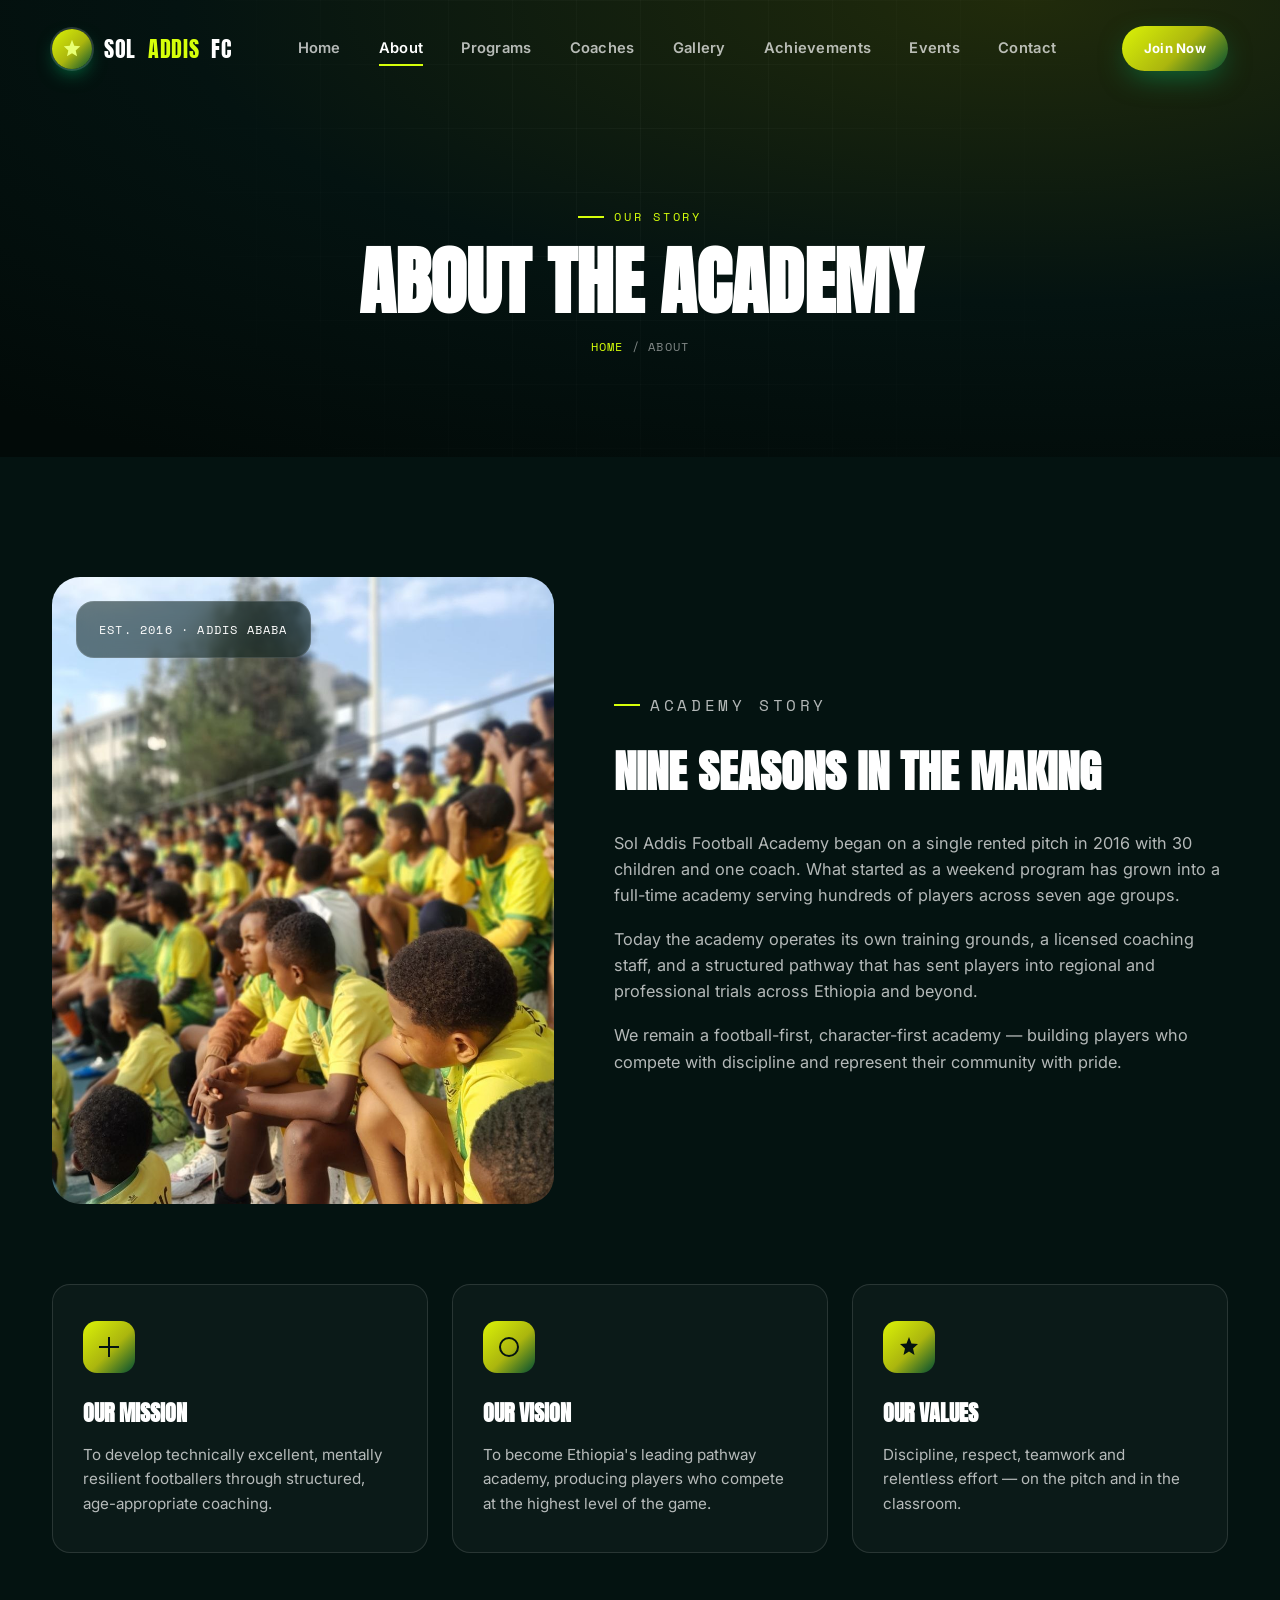
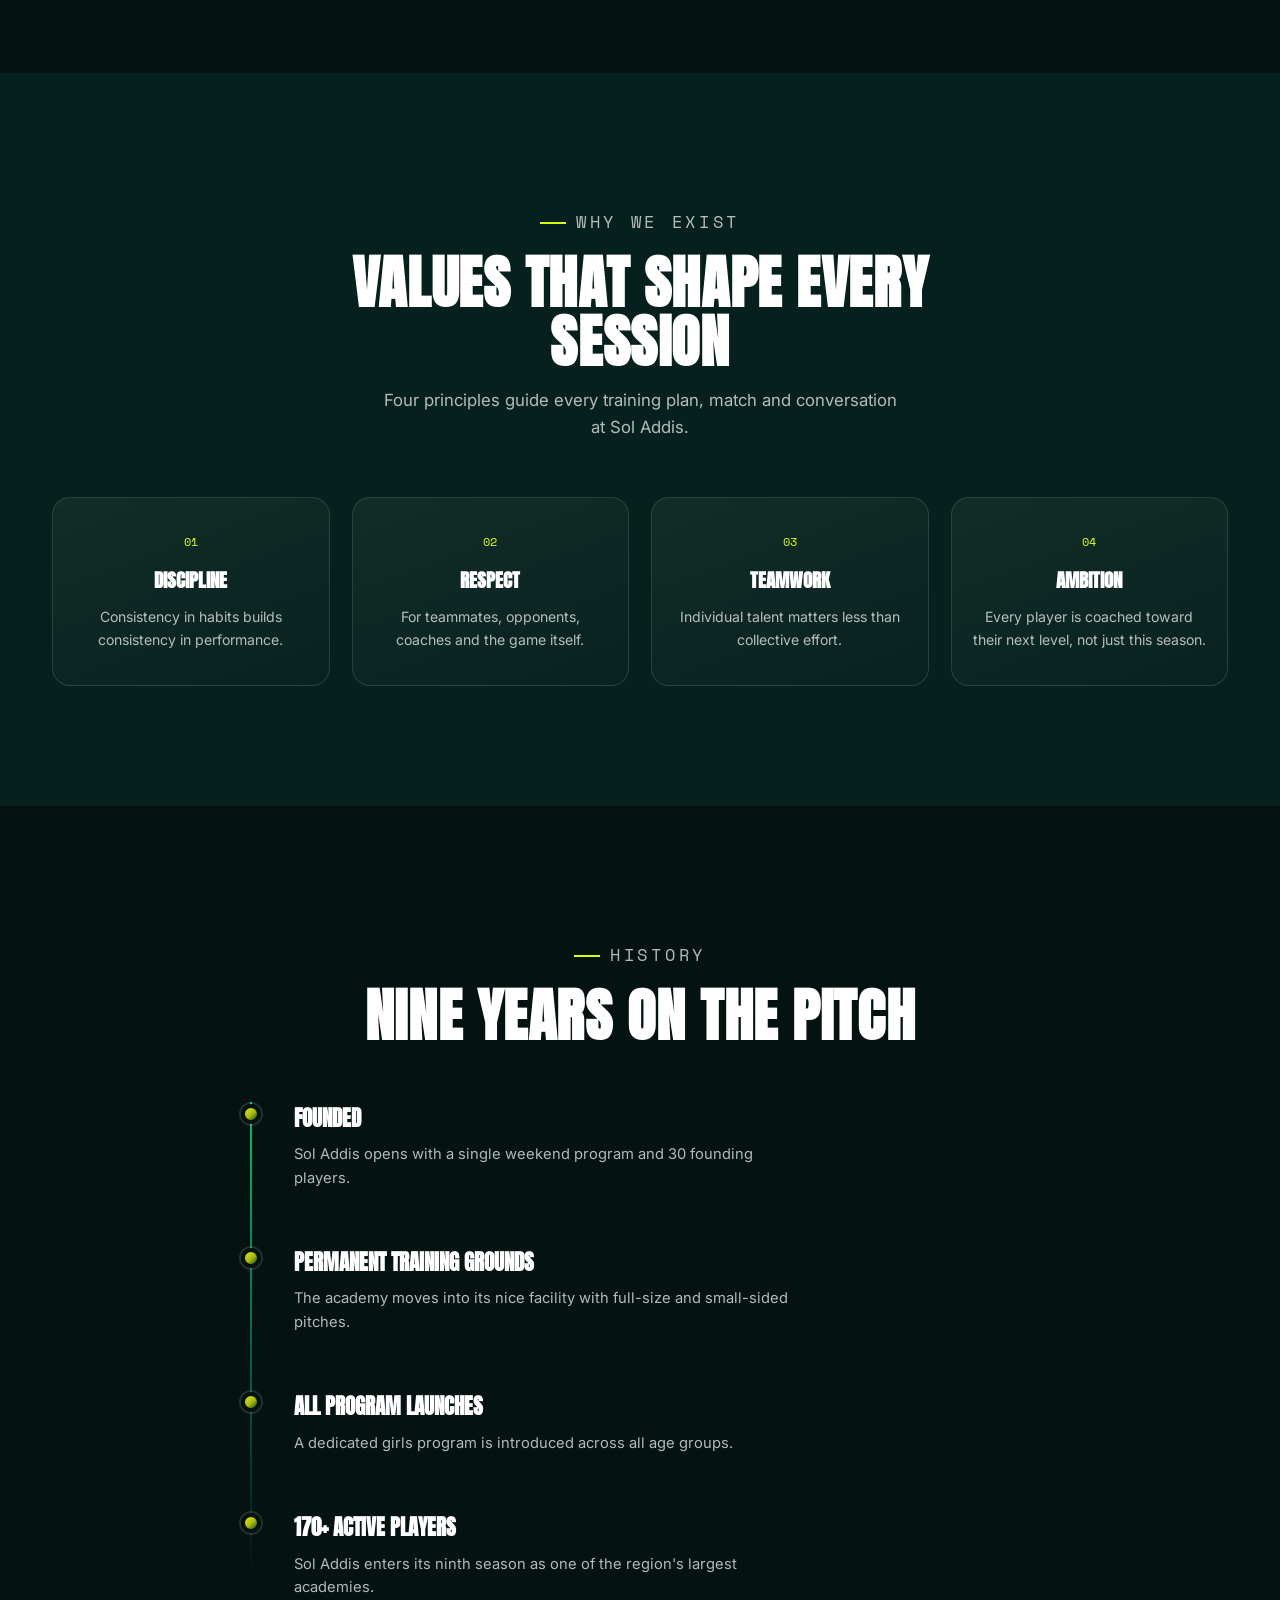
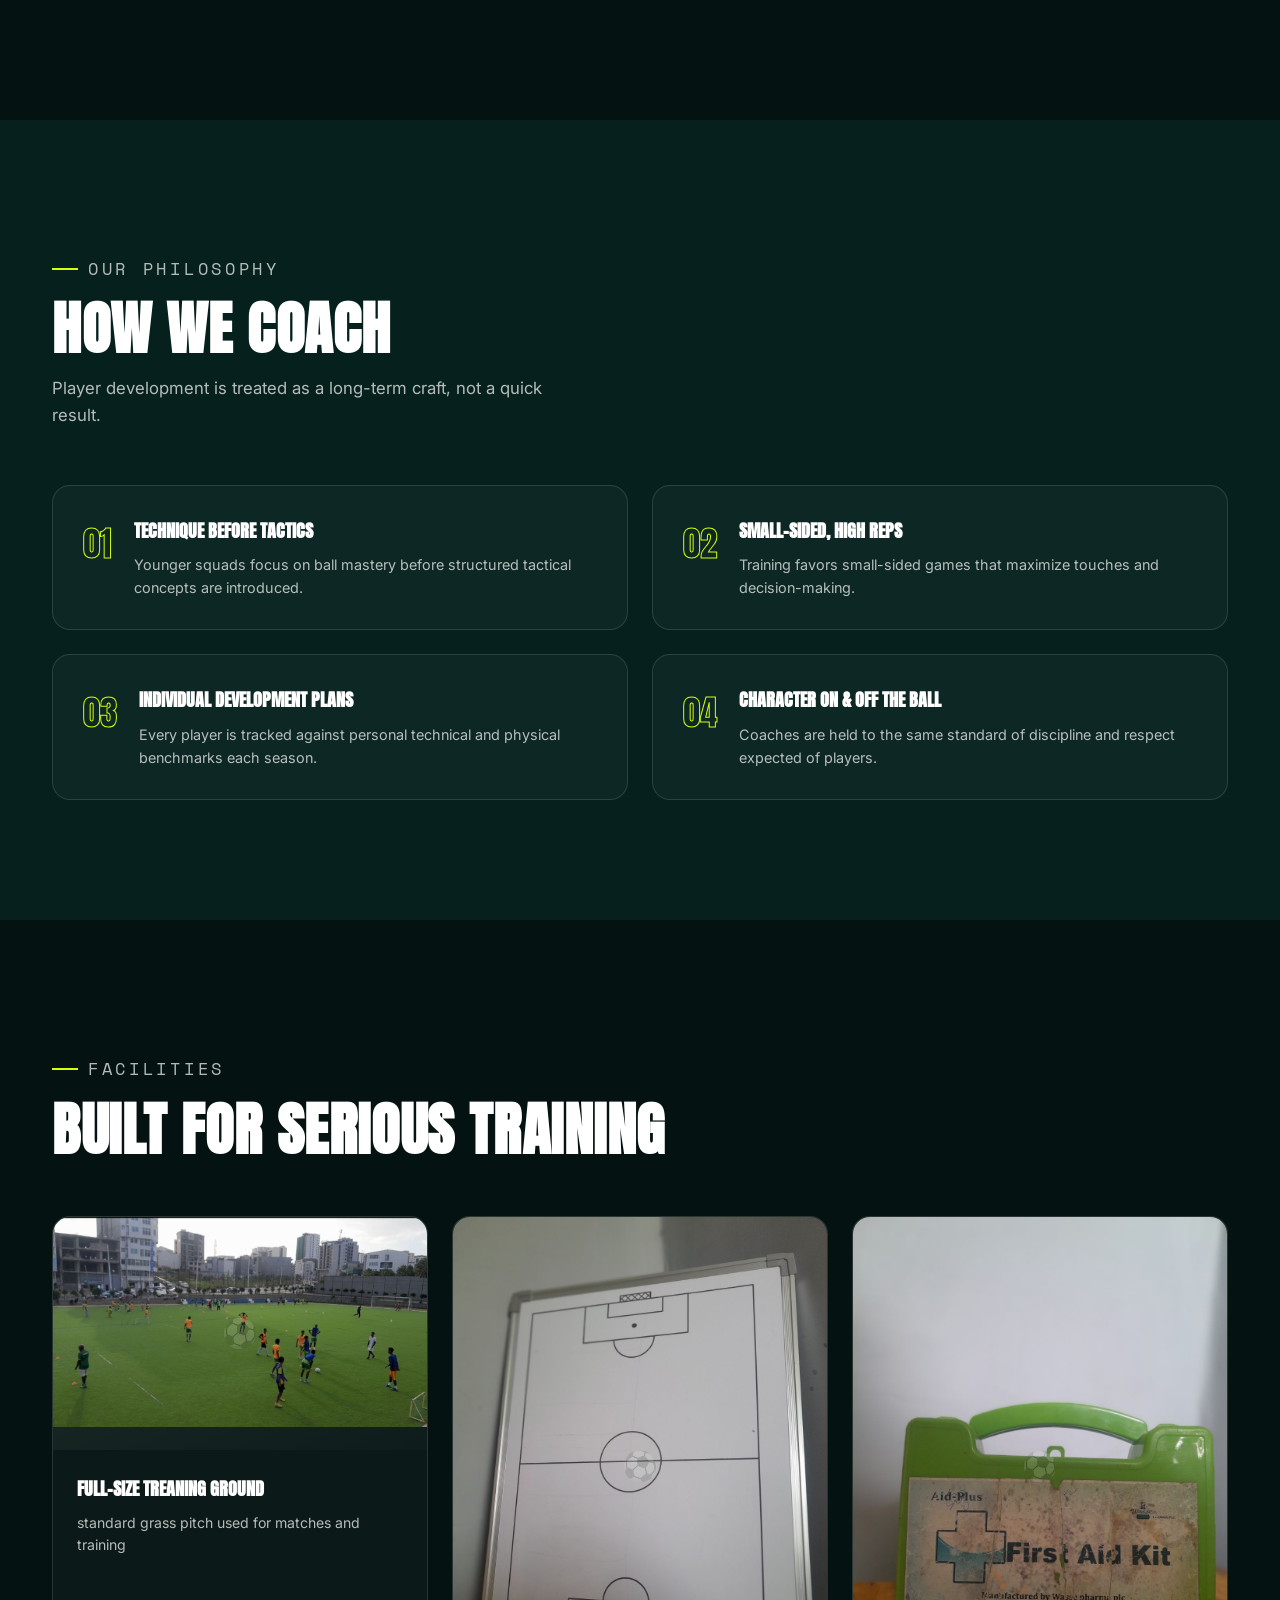
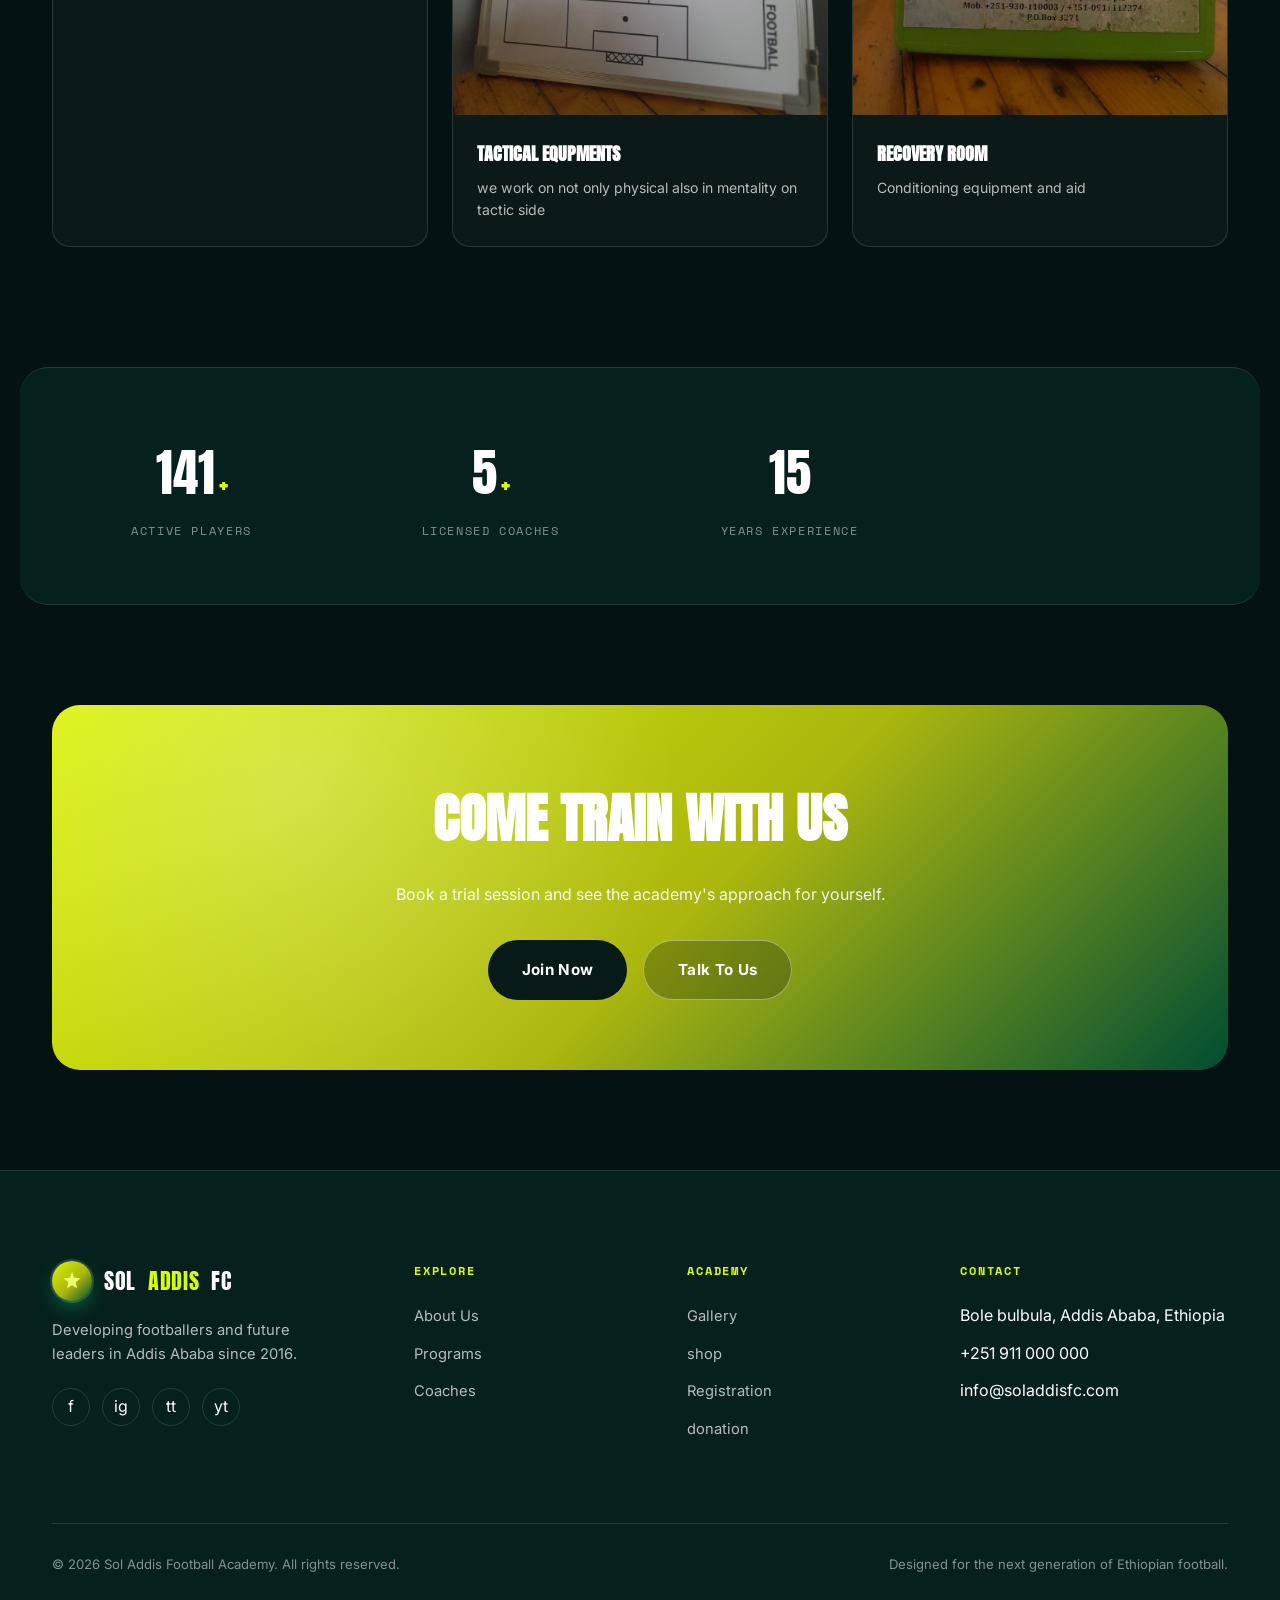
==== about.html @ 3548204c "updated code" ====
<!DOCTYPE html>
<html lang="en">
<head>
<meta charset="UTF-8" />
<meta name="viewport" content="width=device-width, initial-scale=1.0" />
<title>About Us | Sol Addis Football Academy</title>
<meta name="description" content="Learn the story, mission, values and philosophy behind Sol Addis Football Academy, Addis Ababa's home for player development since 2016." />
<meta name="keywords" content="about Sol Addis academy, football academy history Ethiopia, academy mission vision values" />
<meta name="author" content="Sol Addis Football Academy" />

<meta property="og:title" content="About Sol Addis Football Academy" />
<meta property="og:description" content="Our story, mission, vision and the philosophy behind every session." />
<meta property="og:type" content="website" />
<meta property="og:image" content="images/og-cover.jpg" />

<link rel="preconnect" href="https://fonts.googleapis.com" />
<link rel="preconnect" href="https://fonts.gstatic.com" crossorigin />
<link href="https://fonts.googleapis.com/css2?family=Anton&family=Inter:wght@400;500;600;700;800&family=Space+Mono:wght@400;700&display=swap" rel="stylesheet" />

<link rel="stylesheet" href="style123.css" />
<link rel="stylesheet" href="responsive123.css" />
</head>
<body>

<div class="loader" aria-hidden="true">
  <div class="loader-ball">
    <svg viewBox="0 0 100 100"><polygon points="50,20 65,32 59,50 41,50 35,32" fill="#041311" opacity=".85"/></svg>
  </div>
  <span class="loader-text">SOL ADDIS FC</span>
</div>

<!-- ========================================================================
     NAVIGATION
======================================================================== -->
<header class="navbar">
  <div class="container nav-inner">
    <a href="index.html" class="logo">
      <span class="logo-mark">
        <svg viewBox="0 0 24 24" fill="none" xmlns="http://www.w3.org/2000/svg"><path d="M12 2L14.5 8.5L21 9L16 13.5L17.5 20L12 16.5L6.5 20L8 13.5L3 9L9.5 8.5L12 2Z" fill="#E8FF73"/></svg>
      </span>
      SOL <span>ADDIS</span> FC
    </a>

    <nav class="nav-links" aria-label="Primary">
      <a href="index.html">Home</a>
      <a href="about.html" class="active">About</a>
      <a href="programs.html">Programs</a>
      <a href="coaches.html">Coaches</a>
      <a href="gallery.html">Gallery</a>
      <a href="donation.html">Achievements</a>
  <a href="shop (1).html">Events</a>
      <a href="contact.html">Contact</a>
    </nav>

    <div class="nav-cta">
      <a href="registration.html" class="btn btn-primary btn-sm">Join Now</a>
      <button class="nav-toggle" aria-label="Open menu" aria-expanded="false">
        <span></span><span></span><span></span>
      </button>
    </div>
  </div>
</header>

<div class="mobile-menu">
  <a href="index.html">Home</a>
  <a href="about.html">About</a>
  <a href="programs.html">Programs</a>
  <a href="coaches.html">Coaches</a>
  <a href="gallery.html">Gallery</a>
  <a href="donation.html">donation</a>
  <a href="shop (1).html">shop</a>
  <a href="contact.html">Contact</a>
  <a href="registration.html" class="btn btn-primary" style="margin-top:12px;">Join Now</a>
</div>

<main>

<!-- ========================================================================
     PAGE HEADER
======================================================================== -->
<section class="page-header">
  <div class="container">
    <p class="eyebrow">Our Story</p>
    <h1>About The Academy</h1>
    <p class="crumbs"><a href="index.html">Home</a> / About</p>
  </div>
</section>

<!-- ========================================================================
     ACADEMY STORY
======================================================================== -->
<section>
  <div class="container">
    <div class="story-grid">
      <div class="story-visual" data-reveal>
        <img src="image.png"/>
        <div class="badge-float">Est. 2016 · Addis Ababa</div>
      </div>
      <div class="story-copy" data-reveal data-reveal-delay="1">
        <p class="eyebrow">Academy Story</p>
        <h2 style="font-family:var(--font-display);font-size:clamp(2rem,4vw,2.8rem);text-transform:uppercase;margin-bottom:22px;">Nine Seasons In The Making</h2>
        <p>Sol Addis Football Academy began on a single rented pitch in 2016 with 30 children and one coach. What started as a weekend program has grown into a full-time academy serving hundreds of players across seven age groups.</p>
        <p>Today the academy operates its own training grounds, a licensed coaching staff, and a structured pathway that has sent players into regional and professional trials across Ethiopia and beyond.</p>
        <p>We remain a football-first, character-first academy — building players who compete with discipline and represent their community with pride.</p>
      </div>
    </div>

    <!-- Mission / Vision / Values -->
    <div class="mvv-grid">
      <div class="mvv-card" data-reveal>
        <div class="mvv-icon"><svg width="24" height="24" viewBox="0 0 24 24" fill="none"><path d="M12 2v20M2 12h20" stroke="#041311" stroke-width="2"/></svg></div>
        <h3>Our Mission</h3>
        <p>To develop technically excellent, mentally resilient footballers through structured, age-appropriate coaching.</p>
      </div>
      <div class="mvv-card" data-reveal data-reveal-delay="1">
        <div class="mvv-icon"><svg width="24" height="24" viewBox="0 0 24 24" fill="none"><circle cx="12" cy="12" r="9" stroke="#041311" stroke-width="2"/></svg></div>
        <h3>Our Vision</h3>
        <p>To become Ethiopia's leading pathway academy, producing players who compete at the highest level of the game.</p>
      </div>
      <div class="mvv-card" data-reveal data-reveal-delay="2">
        <div class="mvv-icon"><svg width="24" height="24" viewBox="0 0 24 24" fill="none"><path d="M12 2l2.5 6.5L21 9l-5 4.5 1.5 6.5-5.5-3.5L6.5 20 8 13.5 3 9l6.5-.5L12 2z" fill="#041311"/></svg></div>
        <h3>Our Values</h3>
        <p>Discipline, respect, teamwork and relentless effort — on the pitch and in the classroom.</p>
      </div>
    </div>
  </div>
</section>

<!-- ========================================================================
     VALUES DETAIL
======================================================================== -->
<section style="background:var(--bg-2);">
  <div class="container">
    <div class="section-head center" data-reveal>
      <p class="eyebrow" style="justify-content:center;">Why We Exist</p>
      <h2>Values That Shape Every Session</h2>
      <p>Four principles guide every training plan, match and conversation at Sol Addis.</p>
    </div>
    <div class="values-grid">
      <div class="value-card" data-reveal><span class="value-mark">01</span><h4>Discipline</h4><p>Consistency in habits builds consistency in performance.</p></div>
      <div class="value-card" data-reveal data-reveal-delay="1"><span class="value-mark">02</span><h4>Respect</h4><p>For teammates, opponents, coaches and the game itself.</p></div>
      <div class="value-card" data-reveal data-reveal-delay="2"><span class="value-mark">03</span><h4>Teamwork</h4><p>Individual talent matters less than collective effort.</p></div>
      <div class="value-card" data-reveal data-reveal-delay="3"><span class="value-mark">04</span><h4>Ambition</h4><p>Every player is coached toward their next level, not just this season.</p></div>
    </div>
  </div>
</section>

<!-- ========================================================================
     HISTORY TIMELINE
======================================================================== -->
<section>
  <div class="container">
    <div class="section-head center" data-reveal>
      <p class="eyebrow" style="justify-content:center;">History</p>
      <h2>Nine Years On The Pitch</h2>
    </div>
    <div class="timeline">
      <div class="timeline-item" data-reveal>
        <span class="timeline-dot"></span>
        <span class="timeline-year"></span>
        <h4>Founded </h4>
        <p>Sol Addis opens with a single weekend program and 30 founding players.</p>
      </div>
     
      <div class="timeline-item" data-reveal data-reveal-delay="2">
        <span class="timeline-dot"></span>
        <span class="timeline-year"></span>
        <h4>Permanent Training Grounds</h4>
        <p>The academy moves into its nice facility with full-size and small-sided pitches.</p>
      </div>
      <div class="timeline-item" data-reveal data-reveal-delay="3">
        <span class="timeline-dot"></span>
        <span class="timeline-year"></span>
        <h4>all Program Launches</h4>
        <p>A dedicated girls program is introduced across all age groups.</p>
      </div>
      <div class="timeline-item" data-reveal data-reveal-delay="4">
        <span class="timeline-dot"></span>
        <span class="timeline-year"></span>
        <h4>170+ Active Players</h4>
        <p>Sol Addis enters its ninth season as one of the region's largest academies.</p>
      </div>
    </div>
  </div>
</section>

<!-- ========================================================================
     OUR PHILOSOPHY
======================================================================== -->
<section style="background:var(--bg-2);">
  <div class="container">
    <div class="section-head" data-reveal>
      <p class="eyebrow">Our Philosophy</p>
      <h2>How We Coach</h2>
      <p>Player development is treated as a long-term craft, not a quick result.</p>
    </div>
    <div class="philosophy-grid">
      <div class="philosophy-item" data-reveal>
        <span class="philosophy-num">01</span>
        <div><h4>Technique Before Tactics</h4><p>Younger squads focus on ball mastery before structured tactical concepts are introduced.</p></div>
      </div>
      <div class="philosophy-item" data-reveal data-reveal-delay="1">
        <span class="philosophy-num">02</span>
        <div><h4>Small-Sided, High Reps</h4><p>Training favors small-sided games that maximize touches and decision-making.</p></div>
      </div>
      <div class="philosophy-item" data-reveal data-reveal-delay="2">
        <span class="philosophy-num">03</span>
        <div><h4>Individual Development Plans</h4><p>Every player is tracked against personal technical and physical benchmarks each season.</p></div>
      </div>
      <div class="philosophy-item" data-reveal data-reveal-delay="3">
        <span class="philosophy-num">04</span>
        <div><h4>Character On &amp; Off The Ball</h4><p>Coaches are held to the same standard of discipline and respect expected of players.</p></div>
      </div>
    </div>
  </div>
</section>

<!-- ========================================================================
     FACILITIES
======================================================================== -->
<section>
  <div class="container">
    <div class="section-head" data-reveal>
      <p class="eyebrow">Facilities</p>
      <h2>Built For Serious Training</h2>
    </div>
    <div class="facilities-grid">
      <article class="facility-card" data-reveal>
        <div class="facility-media"> <img src="meda.jpg"/>  </div>
        <div class="facility-body"><h4>Full-Size treaning ground</h4><p>standard grass pitch used for matches and training</p></div>
      </article>
      <article class="facility-card" data-reveal data-reveal-delay="1">
        <div class="facility-media"><img src="tactic.jpg"/></div>
        <div class="facility-body"><h4>tactical equpments</h4><p>we work on not only physical also in mentality on tactic side</p></div>
      </article>
      <article class="facility-card" data-reveal data-reveal-delay="2">
        <div class="facility-media"><img src="aid.jpg"/></div>
        <div class="facility-body"><h4> Recovery Room</h4><p>Conditioning equipment and aid </p></div>
      </article>
    </div>
  </div>
</section>

<!-- ========================================================================
     ACADEMY STATISTICS
======================================================================== -->
<section class="stats-strip" style="border-radius:var(--radius-lg);margin:0 auto;max-width:var(--container);">
  <div class="container stats-grid">
    <div class="stat-item" data-reveal>
      <div class="count"><span data-count="170" data-suffix="">0</span><span class="plus">+</span></div>
      <div class="lbl">Active Players</div>
    </div>
    <div class="stat-item" data-reveal data-reveal-delay="1">
      <div class="count"><span data-count="6">0</span><span class="plus">+</span></div>
      <div class="lbl">Licensed Coaches</div>
    </div>
   
    <div class="stat-item" data-reveal data-reveal-delay="3">
      <div class="count"><span data-count="18">0</span></div>
      <div class="lbl">Years Experience</div>
    </div>
  </div>
</section>

<!-- ========================================================================
     CALL TO ACTION
======================================================================== -->
<section class="cta-section">
  <div class="container">
    <div class="cta-box" data-reveal>
      <h2>Come Train With Us</h2>
      <p>Book a trial session and see the academy's approach for yourself.</p>
      <div class="btn-actions">
        <a href="registration.html" class="btn btn-primary on-green">Join Now</a>
        <a href="contact.html" class="btn btn-ghost">Talk To Us</a>
      </div>
    </div>
  </div>
</section>

</main>

<!-- ========================================================================
     FOOTER
======================================================================== -->
<footer class="footer">
  <div class="container">
    <div class="footer-grid">
      <div class="footer-brand">
        <a href="index.html" class="logo">
          <span class="logo-mark">
            <svg viewBox="0 0 24 24" fill="none" xmlns="http://www.w3.org/2000/svg"><path d="M12 2L14.5 8.5L21 9L16 13.5L17.5 20L12 16.5L6.5 20L8 13.5L3 9L9.5 8.5L12 2Z" fill="#E8FF73"/></svg>
          </span>
          SOL <span>ADDIS</span> FC
        </a>
        <p>Developing footballers and future leaders in Addis Ababa since 2016.</p>
        <div class="footer-social">
          <a href="#" aria-label="Facebook">f</a>
          <a href="#" aria-label="Instagram">ig</a>
          <a href="#" aria-label="TikTok">tt</a>
          <a href="#" aria-label="YouTube">yt</a>
        </div>
      </div>

      <div class="footer-col">
        <h5>Explore</h5>
        <ul>
          <li><a href="about.html">About Us</a></li>
          <li><a href="programs.html">Programs</a></li>
          <li><a href="coaches.html">Coaches</a></li>
         
        </ul>
      </div>

      <div class="footer-col">
        <h5>Academy</h5>
        <ul>
           <li><a href="gallery.html">Gallery</a></li>
          <li><a href="shop (1).html">shop</a></li>
          <li><a href="registration.html">Registration</a></li>
          <li><a href="donation.html">donation</a></li>
        </ul>
      </div>

      <div class="footer-col">
        <h5>Contact</h5>
        <ul>
          <li>Bole bulbula, Addis Ababa, Ethiopia</li>
          <li>+251 911 000 000</li>
          <li>info@soladdisfc.com</li>
        </ul>
      </div>
    </div>

    <div class="footer-bottom">
      <span>© 2026 Sol Addis Football Academy. All rights reserved.</span>
      <span>Designed for the next generation of Ethiopian football.</span>
    </div>
  </div>
</footer>

<button class="back-to-top" aria-label="Back to top">
  <svg width="20" height="20" viewBox="0 0 24 24" fill="none"><path d="M12 19V5M5 12l7-7 7 7" stroke="#071A17" stroke-width="2.4" stroke-linecap="round" stroke-linejoin="round"/></svg>
</button>

<script src="animation.js"></script>
<script src="main.js"></script>
</body>
</html>
---- style123.css ----
/* ==========================================================================
   SOL ADDIS FOOTBALL ACADEMY — CORE STYLESHEET
   Design tokens: primary #00C16E · secondary #018A58 · dark #071A17
   background #041311 · accent #E8FF73
   Type: Anton (display) / Inter (body) / Space Mono (scoreboard/eyebrow)
   ========================================================================== */

:root{
  --primary:#00C16E;
  --primary-soft:#00c16e33;
  --secondary:#018A58;
  --dark:#071A17;
  --bg:#041311;
  --bg-2:#06211d;
  --accent:#d6ff0a;
  --white:#FFFFFF;
  --white-70:rgba(255,255,255,.7);
  --white-50:rgba(255,255,255,.5);
  --glass-bg:rgba(255,255,255,.05);
  --glass-border:rgba(255,255,255,.12);
  --glass-bg-strong:rgba(7,26,23,.55);

  --grad-primary:linear-gradient(135deg,#dbf307 0%,#abb60e 55%,#004d33 100%);
  --grad-hero:radial-gradient(120% 120% at 80% 0%, #212b0b 0%, #041311 55%, #020a08 100%);
  --grad-accent-line:linear-gradient(90deg,transparent,#E8FF73,transparent);

  --shadow-glow:0 0 40px rgba(0,193,110,.25);
  --shadow-card:0 20px 50px -20px rgba(0,0,0,.6);

  --font-display:"Anton",sans-serif;
  --font-body:"Inter",sans-serif;
  --font-mono:"Space Mono",monospace;

  --container:1240px;
  --radius-lg:28px;
  --radius-md:18px;
  --radius-sm:10px;

  --ease:cubic-bezier(.16,.84,.44,1);
}

*,*::before,*::after{box-sizing:border-box;margin:0;padding:0;}
html{scroll-behavior:smooth;}
@media (prefers-reduced-motion: reduce){
  html{scroll-behavior:auto;}
  *,*::before,*::after{animation-duration:.001ms !important;animation-iteration-count:1 !important;transition-duration:.001ms !important;}
}

body{
  font-family:var(--font-body);
  background:var(--bg);
  color:var(--white);
  line-height:1.6;
  overflow-x:hidden;
  -webkit-font-smoothing:antialiased;
}

img{max-width:100%;display:block;}
a{color:inherit;text-decoration:none;}
ul{list-style:none;}
button{font-family:inherit;cursor:pointer;border:none;background:none;color:inherit;}
input,textarea,select{font-family:inherit;}

.container{
  width:100%;
  max-width:var(--container);
  margin:0 auto;
  padding:0 32px;
}

:focus-visible{
  outline:2px solid var(--accent);
  outline-offset:3px;
}

/* ---------- Eyebrow / Scoreboard label ---------- */
.eyebrow{
  font-family:var(--font-mono);
  font-size:.78rem;
  letter-spacing:.22em;
  text-transform:uppercase;
  color:var(--accent);
  display:inline-flex;
  align-items:center;
  gap:10px;
  margin-bottom:18px;
}
.eyebrow::before{
  content:"";
  width:26px;height:2px;
  background:var(--accent);
  display:inline-block;
}

.section-head{
  max-width:640px;
  margin-bottom:56px;
}
.section-head.center{
  margin-left:auto;margin-right:auto;text-align:center;
}
.section-head h2{
  font-family:var(--font-display);
  font-size:clamp(2.2rem,4.6vw,3.6rem);
  line-height:1.02;
  letter-spacing:.01em;
  text-transform:uppercase;
}
.section-head p{
  color:var(--white-70);
  margin-top:16px;
  font-size:1.05rem;
  max-width:520px;
}
.section-head.center p{margin-left:auto;margin-right:auto;}

section{
  position:relative;
  padding:120px 0;
}

/* ---------- Buttons ---------- */
.btn{
  position:relative;
  display:inline-flex;
  align-items:center;
  gap:10px;
  font-family:var(--font-body);
  font-weight:700;
  font-size:.95rem;
  letter-spacing:.02em;
  padding:17px 34px;
  border-radius:100px;
  overflow:hidden;
  isolation:isolate;
  transition:transform .35s var(--ease),box-shadow .35s var(--ease);
}
.btn-primary{
  background:var(--grad-primary);
  color:var(--white);
  box-shadow:0 10px 30px -8px rgba(0,193,110,.55);
}
.btn-primary:hover{transform:translateY(-3px);box-shadow:0 16px 36px -8px rgba(0,193,110,.75);}
.btn-ghost{
  background:rgba(255,255,255,.04);
  border:1px solid rgba(255,255,255,.25);
  color:var(--white);
  backdrop-filter:blur(8px);
}
.btn-ghost:hover{border-color:var(--accent);color:var(--accent);transform:translateY(-3px);}
.btn-sm{padding:12px 22px;font-size:.82rem;}

/* ripple */
.btn .ripple{
  position:absolute;
  border-radius:50%;
  background:rgba(255,255,255,.5);
  transform:scale(0);
  animation:ripple .6s var(--ease);
  pointer-events:none;
}
@keyframes ripple{to{transform:scale(3);opacity:0;}}

/* ==========================================================================
   LOADING SCREEN
   ========================================================================== */
.loader{
  position:fixed;inset:0;z-index:9999;
  background:var(--bg);
  display:flex;align-items:center;justify-content:center;
  transition:opacity .7s var(--ease),visibility .7s var(--ease);
}
.loader.hidden{opacity:0;visibility:hidden;}
.loader-ball{
  width:64px;height:64px;
  border-radius:50%;
  background:radial-gradient(circle at 35% 30%, #fff, #cfe9de 60%, #9fd8bf 100%);
  position:relative;
  animation:loaderBounce 1s ease-in-out infinite;
}
.loader-ball svg{width:100%;height:100%;}
.loader-text{
  position:absolute;
  margin-top:120px;
  font-family:var(--font-mono);
  letter-spacing:.3em;
  font-size:.75rem;
  color:var(--white-50);
}
@keyframes loaderBounce{
  0%,100%{transform:translateY(0) scale(1);}
  50%{transform:translateY(-22px) scale(1.04);}
}

/* ==========================================================================
   NAVIGATION
   ========================================================================== */
.navbar{
  position:fixed;top:0;left:0;width:100%;
  z-index:1000;
  padding:26px 0;
  transition:padding .4s var(--ease),background .4s var(--ease),box-shadow .4s var(--ease);
}
.navbar.scrolled{
  padding:14px 0;
  background:rgba(4,19,17,.65);
  backdrop-filter:blur(18px) saturate(140%);
  -webkit-backdrop-filter:blur(18px) saturate(140%);
  border-bottom:1px solid var(--glass-border);
  box-shadow:0 10px 30px -15px rgba(0,0,0,.6);
}
.nav-inner{
  display:flex;align-items:center;justify-content:space-between;
}
.logo{
  display:flex;align-items:center;gap:12px;
  font-family:var(--font-display);
  font-size:1.4rem;
  letter-spacing:.03em;
  text-transform:uppercase;
}
.logo-mark{
  width:40px;height:40px;
  border-radius:50%;
  background:var(--grad-primary);
  display:flex;align-items:center;justify-content:center;
  box-shadow:0 0 0 2px rgba(255,255,255,.15),0 8px 20px -6px rgba(0,193,110,.7);
}
.logo-mark svg{width:22px;height:22px;}
.logo span{color:var(--accent);}

.nav-links{
  display:flex;align-items:center;gap:38px;
}
.nav-links a{
  position:relative;
  font-size:.92rem;
  font-weight:600;
  letter-spacing:.02em;
  padding:6px 0;
  color:var(--white-70);
  transition:color .3s;
}
.nav-links a::after{
  content:"";
  position:absolute;left:0;bottom:0;
  width:0;height:2px;
  background:var(--accent);
  transition:width .35s var(--ease);
}
.nav-links a:hover,.nav-links a.active{color:var(--white);}
.nav-links a:hover::after,.nav-links a.active::after{width:100%;}

.nav-cta{display:flex;align-items:center;gap:18px;}

.nav-toggle{
  display:none;
  flex-direction:column;
  gap:5px;
  width:30px;
  z-index:1100;
}
.nav-toggle span{
  height:2px;width:100%;
  background:var(--white);
  border-radius:2px;
  transition:transform .35s var(--ease),opacity .35s var(--ease);
}
.nav-toggle.active span:nth-child(1){transform:translateY(7px) rotate(45deg);}
.nav-toggle.active span:nth-child(2){opacity:0;}
.nav-toggle.active span:nth-child(3){transform:translateY(-7px) rotate(-45deg);}

.mobile-menu{
  position:fixed;inset:0;
  background:var(--dark);
  z-index:1050;
  display:flex;flex-direction:column;
  align-items:center;justify-content:center;
  gap:28px;
  transform:translateY(-100%);
  transition:transform .5s var(--ease);
}
.mobile-menu.active{transform:translateY(0);}
.mobile-menu a{
  font-family:var(--font-display);
  font-size:1.8rem;
  text-transform:uppercase;
  letter-spacing:.03em;
}

/* ==========================================================================
   HERO
   ========================================================================== */
.hero{
  position:relative;
  min-height:100vh;
  display:flex;align-items:center;
  padding-top:140px;
  padding-bottom:80px;
  background:var(--grad-hero);
  overflow:hidden;
}
.hero::before{
  content:"";
  position:absolute;inset:0;
  background-image:
    linear-gradient(rgba(255,255,255,.035) 1px, transparent 1px),
    linear-gradient(90deg, rgba(255,255,255,.035) 1px, transparent 1px);
  background-size:64px 64px;
  mask-image:radial-gradient(circle at 70% 40%, black, transparent 70%);
  pointer-events:none;
}
.pitch-line{
  position:absolute;
  border:1px solid rgba(232,255,115,.15);
  border-radius:50%;
  pointer-events:none;
}
.pitch-line.l1{width:600px;height:600px;top:-200px;right:-120px;}
.pitch-line.l2{width:340px;height:340px;bottom:-80px;right:10%;}

.hero-grid{
  position:relative;z-index:2;
  display:grid;
  grid-template-columns:1.15fr .85fr;
  gap:40px;
  align-items:center;
}
.hero-copy .eyebrow{margin-bottom:22px;}
.hero-copy h1{
  font-family:var(--font-display);
  font-size:clamp(2.8rem,6.4vw,5.4rem);
  line-height:.98;
  text-transform:uppercase;
  letter-spacing:.005em;
}
.hero-copy h1 .line{display:block;}
.hero-copy h1 .accent-text{
  background:linear-gradient(90deg,var(--accent),#c8f24e);
  -webkit-background-clip:text;background-clip:text;color:transparent;
}
.hero-copy p{
  margin-top:26px;
  max-width:480px;
  color:var(--white-70);
  font-size:1.08rem;
}
.hero-actions{
  display:flex;gap:18px;flex-wrap:wrap;
  margin-top:42px;
}

/* floating ball + scoreboard visual */
.hero-visual{
  position:relative;
  min-height:460px;
}
.ball-wrap{
  position:absolute;
  top:0;right:8%;
  width:280px;height:280px;
  animation:floatBall 5s ease-in-out infinite;
  filter:drop-shadow(0 30px 40px rgba(0,0,0,.55));
}
@keyframes floatBall{
  0%,100%{transform:translateY(0) rotate(0deg);}
  50%{transform:translateY(-26px) rotate(8deg);}
}
.ball-wrap svg{width:100%;height:100%;}

.scoreboard{
  position:absolute;
  bottom:0;left:0;
  width:100%;
  max-width:380px;
  background:var(--glass-bg-strong);
  border:1px solid var(--glass-border);
  backdrop-filter:blur(20px);
  border-radius:var(--radius-md);
  padding:24px 26px;
  box-shadow:var(--shadow-card);
}
.scoreboard-top{
  display:flex;justify-content:space-between;align-items:center;
  font-family:var(--font-mono);
  font-size:.72rem;
  letter-spacing:.16em;
  color:var(--white-50);
  text-transform:uppercase;
  margin-bottom:16px;
}
.scoreboard-top .live{
  display:flex;align-items:center;gap:6px;color:var(--accent);
}
.scoreboard-top .live::before{
  content:"";width:7px;height:7px;border-radius:50%;background:var(--accent);
  animation:blink 1.4s infinite;
}
@keyframes blink{0%,100%{opacity:1;}50%{opacity:.25;}}
.scoreboard-grid{
  display:grid;grid-template-columns:repeat(3,1fr);
  gap:14px;
}
.scoreboard-grid .stat{text-align:left;}
.scoreboard-grid .num{
  font-family:var(--font-mono);
  font-size:1.6rem;
  font-weight:700;
  color:var(--white);
}
.scoreboard-grid .lbl{
  font-size:.68rem;
  letter-spacing:.08em;
  text-transform:uppercase;
  color:var(--white-50);
  margin-top:4px;
}

.scroll-cue{
  position:absolute;bottom:36px;left:50%;transform:translateX(-50%);
  display:flex;flex-direction:column;align-items:center;gap:8px;
  font-family:var(--font-mono);font-size:.65rem;letter-spacing:.2em;
  color:var(--white-50);text-transform:uppercase;
  z-index:2;
}
.scroll-cue .stick{
  width:1px;height:34px;background:linear-gradient(var(--accent),transparent);
  animation:scrollCue 1.8s ease-in-out infinite;
}
@keyframes scrollCue{0%{opacity:0;transform:scaleY(0);}30%{opacity:1;transform:scaleY(1);}100%{opacity:0;transform:scaleY(1) translateY(10px);}}

/* ==========================================================================
   STATS STRIP
   ========================================================================== */
.stats-strip{
  padding:64px 0;
  background:var(--bg-2);
  border-top:1px solid var(--glass-border);
  border-bottom:1px solid var(--glass-border);
}
.stats-grid{
  display:grid;
  grid-template-columns:repeat(4,1fr);
  gap:20px;
  text-align:center;
}
.stat-item .count{
  font-family:var(--font-display);
  font-size:clamp(2.2rem,4vw,3.2rem);
  color:var(--white);
  display:flex;align-items:baseline;justify-content:center;gap:4px;
}
.stat-item .count .plus{color:var(--accent);font-size:1.6rem;}
.stat-item .lbl{
  margin-top:8px;
  font-family:var(--font-mono);
  font-size:.72rem;
  letter-spacing:.14em;
  text-transform:uppercase;
  color:var(--white-50);
}

/* ==========================================================================
   PROGRAMS
   ========================================================================== */
.programs{background:var(--bg);}
.programs-grid{
  display:grid;
  grid-template-columns:repeat(3,1fr);
  gap:26px;
}
.program-card{
  position:relative;
  padding:34px 30px;
  border-radius:var(--radius-lg);
  background:linear-gradient(160deg,rgba(255,255,255,.06),rgba(255,255,255,.015));
  border:1px solid var(--glass-border);
  overflow:hidden;
  transition:transform .5s var(--ease),border-color .5s var(--ease);
}
.program-card::before{
  content:"";
  position:absolute;inset:0;
  background:var(--grad-primary);
  opacity:0;
  transition:opacity .5s var(--ease);
  z-index:0;
}
.program-card:hover{transform:translateY(-10px);border-color:rgba(232,255,115,.4);}
.program-card:hover::before{opacity:.12;}
.program-card > *{position:relative;z-index:1;}
.program-tag{
  font-family:var(--font-mono);
  font-size:.7rem;
  letter-spacing:.12em;
  color:var(--accent);
  text-transform:uppercase;
}
.program-card h3{
  font-family:var(--font-display);
  font-size:1.7rem;
  margin:14px 0 10px;
  text-transform:uppercase;
}
.program-card p{color:var(--white-70);font-size:.95rem;margin-bottom:22px;}
.program-meta{
  display:flex;gap:16px;margin-bottom:24px;
  font-size:.8rem;color:var(--white-50);
  font-family:var(--font-mono);
}
.program-card a.card-link{
  font-weight:700;font-size:.88rem;
  display:inline-flex;align-items:center;gap:8px;color:var(--white);
  border-bottom:1px solid var(--accent);padding-bottom:2px;
  transition:gap .3s;
}
.program-card a.card-link:hover{gap:14px;color:var(--accent);}

/* ==========================================================================
   WHY CHOOSE US
   ========================================================================== */
.why{
  background:var(--bg-2);
}
.why-grid{
  display:grid;grid-template-columns:.9fr 1.1fr;gap:60px;align-items:center;
}
.why-visual{
  position:relative;
  border-radius:var(--radius-lg);
  overflow:hidden;
  aspect-ratio:4/5;
  background:var(--grad-primary);
}
.why-visual .glass-badge{
  position:absolute;bottom:24px;left:24px;right:24px;
  background:var(--glass-bg-strong);
  border:1px solid var(--glass-border);
  backdrop-filter:blur(16px);
  border-radius:var(--radius-md);
  padding:20px;
}
.why-list{display:grid;gap:20px;margin-top:12px;}
.why-item{
  display:flex;gap:20px;
  padding:24px;
  border-radius:var(--radius-md);
  border:1px solid transparent;
  transition:border-color .4s,background .4s;
}
.why-item:hover{border-color:var(--glass-border);background:rgba(255,255,255,.03);}
.why-num{
  font-family:var(--font-mono);
  font-size:.85rem;color:var(--accent);
  flex-shrink:0;padding-top:4px;
}
.why-item h4{font-family:var(--font-display);font-size:1.2rem;text-transform:uppercase;margin-bottom:6px;}
.why-item p{color:var(--white-70);font-size:.92rem;}

/* ==========================================================================
   TRAINING CATEGORIES
   ========================================================================== */
.categories-grid{
  display:grid;grid-template-columns:repeat(4,1fr);gap:20px;
}
.cat-card{
  position:relative;
  border-radius:var(--radius-md);
  aspect-ratio:3/4;
  overflow:hidden;
  background:linear-gradient(160deg,rgba(255,255,255,.08),rgba(255,255,255,.01));
  border:1px solid var(--glass-border);
  display:flex;align-items:flex-end;
  padding:22px;
  transition:transform .5s var(--ease);
}
.cat-card:hover{transform:translateY(-8px);}
.cat-card::after{
  content:"";position:absolute;inset:0;
  background:linear-gradient(0deg,rgba(4,19,17,.85),transparent 60%);
}
.cat-card h4{
  position:relative;z-index:1;
  font-family:var(--font-display);
  font-size:1.15rem;text-transform:uppercase;
}

/* ==========================================================================
   GALLERY PREVIEW
   ========================================================================== */
.gallery-preview-grid{
  display:grid;
  grid-template-columns:repeat(4,1fr);
  grid-auto-rows:140px;
  gap:14px;
}
.gallery-preview-grid .g-item{
  border-radius:var(--radius-sm);
  background:linear-gradient(160deg,rgba(255,255,255,.09),rgba(255,255,255,.01));
  border:1px solid var(--glass-border);
  overflow:hidden;position:relative;
}
.gallery-preview-grid .g-item.tall{grid-row:span 2;}
.gallery-preview-grid .g-item.wide{grid-column:span 2;}
.gallery-preview-grid .g-item::after{
  content:"⚽";
  position:absolute;inset:0;display:flex;align-items:center;justify-content:center;
  font-size:1.6rem;opacity:.18;
}

/* ==========================================================================
   EVENTS
   ========================================================================== */
.events-grid{
  display:grid;grid-template-columns:repeat(3,1fr);gap:24px;
}
.event-card{
  border-radius:var(--radius-md);
  border:1px solid var(--glass-border);
  background:rgba(255,255,255,.03);
  padding:0;overflow:hidden;
  transition:transform .4s var(--ease),border-color .4s;
}
.event-card:hover{transform:translateY(-8px);border-color:var(--primary);}
.event-date{
  display:flex;justify-content:space-between;align-items:center;
  padding:18px 24px;
  background:var(--grad-primary);
  font-family:var(--font-mono);
  font-size:.78rem;letter-spacing:.08em;text-transform:uppercase;
}
.event-body{padding:24px;}
.event-body h4{font-family:var(--font-display);font-size:1.3rem;text-transform:uppercase;margin-bottom:10px;}
.event-body p{color:var(--white-70);font-size:.9rem;margin-bottom:18px;}

/* ==========================================================================
   TESTIMONIALS
   ========================================================================== */
.testimonials{background:var(--bg-2);}
.testi-grid{
  display:grid;grid-template-columns:repeat(3,1fr);gap:24px;
}
.testi-card{
  padding:32px;
  border-radius:var(--radius-md);
  background:rgba(255,255,255,.04);
  border:1px solid var(--glass-border);
}
.testi-quote{
  font-family:var(--font-display);
  font-size:3rem;color:var(--accent);line-height:.5;
}
.testi-card p{color:var(--white-70);margin:18px 0 22px;font-size:.95rem;}
.testi-person{display:flex;align-items:center;gap:14px;}
.testi-avatar{
  width:44px;height:44px;border-radius:50%;
  background:var(--grad-primary);
}
.testi-person h5{font-size:.95rem;}
.testi-person span{font-size:.8rem;color:var(--white-50);}

/* ==========================================================================
   SPONSORS
   ========================================================================== */
.sponsors-row{
  display:flex;justify-content:space-between;align-items:center;
  flex-wrap:wrap;gap:40px;
  opacity:.6;
}
.sponsors-row .sponsor{
  font-family:var(--font-display);
  font-size:1.3rem;letter-spacing:.05em;text-transform:uppercase;
  color:var(--white-50);
}

/* ==========================================================================
   CTA
   ========================================================================== */
.cta-section{
  padding:100px 0;
}
.cta-box{
  position:relative;
  border-radius:var(--radius-lg);
  background:var(--grad-primary);
  padding:70px 60px;
  text-align:center;
  overflow:hidden;
}
.cta-box::before{
  content:"";
  position:absolute;inset:0;
  background:radial-gradient(circle at 20% 20%, rgba(255,255,255,.25), transparent 40%);
}
.cta-box h2{
  position:relative;z-index:1;
  font-family:var(--font-display);
  font-size:clamp(2rem,5vw,3.4rem);
  text-transform:uppercase;
  margin-bottom:20px;
}
.cta-box p{position:relative;z-index:1;max-width:520px;margin:0 auto 32px;color:rgba(255,255,255,.9);}
.cta-box .btn-ghost{position:relative;z-index:1;background:rgba(4,19,17,.25);border-color:rgba(255,255,255,.4);}
.cta-box .btn-actions{position:relative;z-index:1;display:flex;gap:16px;justify-content:center;flex-wrap:wrap;}
.cta-box .btn-primary.on-green{background:var(--dark);box-shadow:none;}

/* ==========================================================================
   FOOTER
   ========================================================================== */
.footer{
  background:var(--bg-2);
  border-top:1px solid var(--glass-border);
  padding:90px 0 30px;
}
.footer-grid{
  display:grid;
  grid-template-columns:1.4fr 1fr 1fr 1.2fr;
  gap:50px;
  margin-bottom:70px;
}
.footer-brand p{color:var(--white-70);margin:18px 0 22px;font-size:.92rem;max-width:280px;}
.footer-social{display:flex;gap:12px;}
.footer-social a{
  width:38px;height:38px;border-radius:50%;
  border:1px solid var(--glass-border);
  display:flex;align-items:center;justify-content:center;
  transition:background .3s,border-color .3s;
}
.footer-social a:hover{background:var(--primary);border-color:var(--primary);}
.footer h5{
  font-family:var(--font-mono);
  font-size:.78rem;letter-spacing:.14em;text-transform:uppercase;
  color:var(--accent);margin-bottom:22px;
}
.footer ul li{margin-bottom:12px;}
.footer ul li a{color:var(--white-70);font-size:.92rem;transition:color .3s;}
.footer ul li a:hover{color:var(--white);}
.footer-bottom{
  display:flex;justify-content:space-between;align-items:center;
  padding-top:30px;border-top:1px solid var(--glass-border);
  font-size:.82rem;color:var(--white-50);flex-wrap:wrap;gap:12px;
}

/* ==========================================================================
   BACK TO TOP
   ========================================================================== */
.back-to-top{
  position:fixed;
  bottom:30px;right:30px;
  width:52px;height:52px;
  border-radius:50%;
  background:var(--grad-primary);
  display:flex;align-items:center;justify-content:center;
  box-shadow:0 10px 26px -8px rgba(0,193,110,.6);
  opacity:0;visibility:hidden;
  transform:translateY(10px);
  transition:opacity .4s var(--ease),transform .4s var(--ease),visibility .4s;
  z-index:900;
}
.back-to-top.show{opacity:1;visibility:visible;transform:translateY(0);}

/* ==========================================================================
   PAGE HEADER (inner pages)
   ========================================================================== */
.page-header{
  position:relative;
  padding:200px 0 100px;
  background:var(--grad-hero);
  overflow:hidden;
  text-align:center;
}
.page-header::before{
  content:"";
  position:absolute;inset:0;
  background-image:
    linear-gradient(rgba(255,255,255,.03) 1px, transparent 1px),
    linear-gradient(90deg, rgba(255,255,255,.03) 1px, transparent 1px);
  background-size:64px 64px;
  mask-image:radial-gradient(circle at 50% 30%, black, transparent 75%);
}
.page-header .eyebrow{justify-content:center;}
.page-header h1{
  position:relative;z-index:1;
  font-family:var(--font-display);
  font-size:clamp(2.6rem,6vw,4.6rem);
  text-transform:uppercase;
  line-height:1;
}
.page-header .crumbs{
  position:relative;z-index:1;
  margin-top:18px;
  font-family:var(--font-mono);
  font-size:.78rem;
  letter-spacing:.1em;
  text-transform:uppercase;
  color:var(--white-50);
}
.page-header .crumbs a{color:var(--accent);}

/* ==========================================================================
   ABOUT — Story / Mission / Vision
   ========================================================================== */
.story-grid{
  display:grid;grid-template-columns:.9fr 1.1fr;gap:60px;align-items:center;
}
.story-visual{
  position:relative;
  border-radius:var(--radius-lg);
  aspect-ratio:4/5;
  background:var(--grad-primary);
  overflow:hidden;
}
.story-visual .badge-float{
  position:absolute;top:24px;left:24px;
  background:var(--glass-bg-strong);
  border:1px solid var(--glass-border);
  backdrop-filter:blur(16px);
  border-radius:var(--radius-md);
  padding:18px 22px;
  font-family:var(--font-mono);
  font-size:.75rem;letter-spacing:.1em;text-transform:uppercase;
}
.story-copy p{color:var(--white-70);margin-bottom:18px;font-size:1.02rem;}

.mvv-grid{
  display:grid;grid-template-columns:repeat(3,1fr);gap:24px;
  margin-top:80px;
}
.mvv-card{
  padding:36px 30px;
  border-radius:var(--radius-md);
  border:1px solid var(--glass-border);
  background:rgba(255,255,255,.03);
  transition:transform .45s var(--ease),border-color .45s var(--ease);
}
.mvv-card:hover{transform:translateY(-8px);border-color:var(--primary);}
.mvv-icon{
  width:52px;height:52px;border-radius:14px;
  background:var(--grad-primary);
  display:flex;align-items:center;justify-content:center;
  margin-bottom:22px;
}
.mvv-card h3{font-family:var(--font-display);font-size:1.4rem;text-transform:uppercase;margin-bottom:12px;}
.mvv-card p{color:var(--white-70);font-size:.95rem;}

/* ==========================================================================
   VALUES
   ========================================================================== */
.values-grid{
  display:grid;grid-template-columns:repeat(4,1fr);gap:22px;
}
.value-card{
  text-align:center;
  padding:34px 20px;
  border-radius:var(--radius-md);
  border:1px solid var(--glass-border);
  background:linear-gradient(160deg,rgba(255,255,255,.05),rgba(255,255,255,.01));
  transition:transform .45s var(--ease);
}
.value-card:hover{transform:translateY(-8px);}
.value-mark{
  font-family:var(--font-mono);
  font-size:.75rem;color:var(--accent);
  margin-bottom:14px;display:block;
}
.value-card h4{font-family:var(--font-display);font-size:1.2rem;text-transform:uppercase;margin-bottom:10px;}
.value-card p{color:var(--white-70);font-size:.88rem;}

/* ==========================================================================
   HISTORY TIMELINE
   ========================================================================== */
.timeline{
  position:relative;
  max-width:820px;
  margin:0 auto;
}
.timeline::before{
  content:"";
  position:absolute;left:20px;top:0;bottom:0;
  width:2px;
  background:linear-gradient(var(--primary),transparent 95%);
}
.timeline-item{
  position:relative;
  padding-left:64px;
  margin-bottom:56px;
}
.timeline-item:last-child{margin-bottom:0;}
.timeline-dot{
  position:absolute;left:11px;top:2px;
  width:20px;height:20px;border-radius:50%;
  background:var(--grad-primary);
  border:4px solid var(--bg);
  box-shadow:0 0 0 2px var(--glass-border);
}
.timeline-year{
  font-family:var(--font-mono);
  font-size:.85rem;color:var(--accent);letter-spacing:.1em;
  margin-bottom:6px;display:block;
}
.timeline-item h4{font-family:var(--font-display);font-size:1.3rem;text-transform:uppercase;margin-bottom:8px;}
.timeline-item p{color:var(--white-70);font-size:.92rem;max-width:500px;}

/* ==========================================================================
   PHILOSOPHY
   ========================================================================== */
.philosophy-grid{
  display:grid;grid-template-columns:repeat(2,1fr);gap:24px;
}
.philosophy-item{
  display:flex;gap:22px;
  padding:30px;
  border-radius:var(--radius-md);
  background:rgba(255,255,255,.03);
  border:1px solid var(--glass-border);
}
.philosophy-num{
  font-family:var(--font-display);
  font-size:2.2rem;color:var(--primary);
  flex-shrink:0;
  -webkit-text-stroke:1px var(--accent);
  color:transparent;
}
.philosophy-item h4{font-family:var(--font-display);font-size:1.15rem;text-transform:uppercase;margin-bottom:8px;color:var(--white);}
.philosophy-item p{color:var(--white-70);font-size:.9rem;}

/* ==========================================================================
   FACILITIES
   ========================================================================== */
.facilities-grid{
  display:grid;grid-template-columns:repeat(3,1fr);gap:24px;
}
.facility-card{
  border-radius:var(--radius-md);
  overflow:hidden;
  border:1px solid var(--glass-border);
  background:rgba(255,255,255,.03);
}
.facility-media{
  aspect-ratio:16/10;
  background:linear-gradient(160deg,rgba(255,255,255,.09),rgba(255,255,255,.01));
  position:relative;
}
.facility-media::after{
  content:"⚽";position:absolute;inset:0;
  display:flex;align-items:center;justify-content:center;font-size:1.8rem;opacity:.15;
}
.facility-body{padding:24px;}
.facility-body h4{font-family:var(--font-display);font-size:1.15rem;text-transform:uppercase;margin-bottom:8px;}
.facility-body p{color:var(--white-70);font-size:.88rem;}

/* ==========================================================================
   SCROLL REVEAL (JS toggled)
   ========================================================================== */
[data-reveal]{
  opacity:0;
  transform:translateY(34px);
  transition:opacity .8s var(--ease),transform .8s var(--ease);
}
[data-reveal].in-view{opacity:1;transform:translateY(0);}
[data-reveal-delay="1"]{transition-delay:.1s;}
[data-reveal-delay="2"]{transition-delay:.2s;}
[data-reveal-delay="3"]{transition-delay:.3s;}
[data-reveal-delay="4"]{transition-delay:.4s;}
---- responsive123.css ----
/* ==========================================================================
   RESPONSIVE — Laptop / Tablet / Mobile
   ========================================================================== */

/* ---------- Laptop (large) ---------- */
@media (max-width:1180px){
  .container{padding:0 26px;}
  .hero-grid{gap:20px;}
  .programs-grid{grid-template-columns:repeat(2,1fr);}
  .categories-grid{grid-template-columns:repeat(2,1fr);}
  .footer-grid{grid-template-columns:1.2fr 1fr 1fr;}
  .footer-grid .footer-col:last-child{grid-column:1 / -1;}
}

/* ---------- Tablet ---------- */
@media (max-width:960px){
  section{padding:88px 0;}

  .nav-links{display:none;}
  .nav-toggle{display:flex;}

  .hero{padding-top:120px;}
  .hero-grid{grid-template-columns:1fr;}
  .hero-visual{min-height:380px;margin-top:40px;}
  .ball-wrap{width:200px;height:200px;right:0;}
  .scoreboard{max-width:100%;}

  .stats-grid{grid-template-columns:repeat(2,1fr);gap:32px;}

  .why-grid{grid-template-columns:1fr;}
  .why-visual{aspect-ratio:16/9;}

  .events-grid{grid-template-columns:1fr;}
  .testi-grid{grid-template-columns:1fr;}

  .gallery-preview-grid{grid-template-columns:repeat(3,1fr);grid-auto-rows:110px;}

  .story-grid{grid-template-columns:1fr;}
  .story-visual{aspect-ratio:16/9;}
  .mvv-grid{grid-template-columns:1fr;}
  .values-grid{grid-template-columns:repeat(2,1fr);}
  .philosophy-grid{grid-template-columns:1fr;}
  .facilities-grid{grid-template-columns:1fr;}
  .page-header{padding:150px 0 70px;}

  .cta-box{padding:56px 30px;}

  .footer-grid{grid-template-columns:1fr 1fr;gap:40px;}
}

/* ---------- Mobile ---------- */
@media (max-width:600px){
  .container{padding:0 20px;}
  section{padding:70px 0;}

  .logo{font-size:1.15rem;}
  .logo-mark{width:34px;height:34px;}

  .hero-copy p{max-width:100%;}
  .hero-actions{width:100%;}
  .hero-actions .btn{flex:1;justify-content:center;}

  .programs-grid{grid-template-columns:1fr;}
  .categories-grid{grid-template-columns:repeat(2,1fr);}
  .gallery-preview-grid{grid-template-columns:repeat(2,1fr);grid-auto-rows:100px;}
  .gallery-preview-grid .g-item.wide{grid-column:span 1;}

  .values-grid{grid-template-columns:1fr;}
  .timeline::before{left:14px;}
  .timeline-item{padding-left:48px;}
  .timeline-dot{left:5px;}

  .sponsors-row{justify-content:center;gap:26px;}
  .sponsors-row .sponsor{font-size:1rem;}

  .footer-grid{grid-template-columns:1fr;gap:36px;}
  .footer-bottom{flex-direction:column;text-align:center;}

  .back-to-top{width:46px;height:46px;bottom:20px;right:20px;}
}
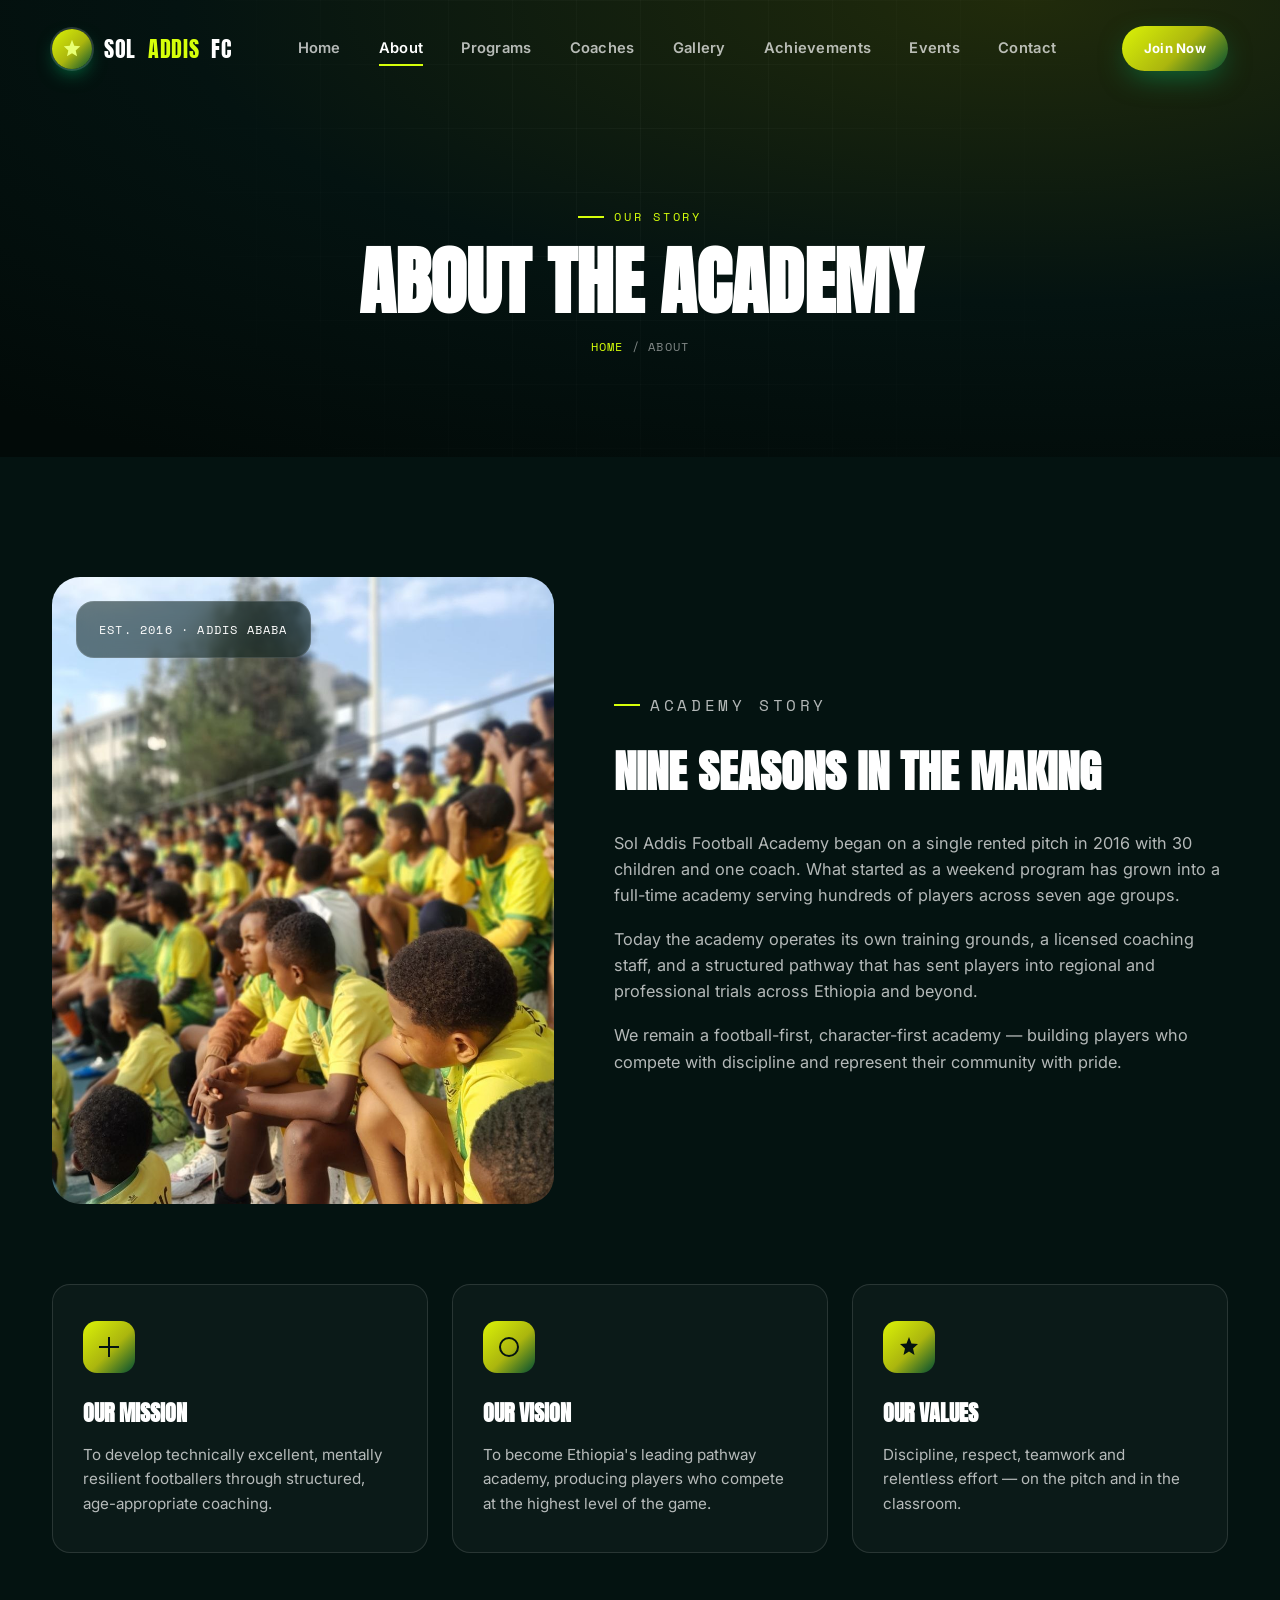
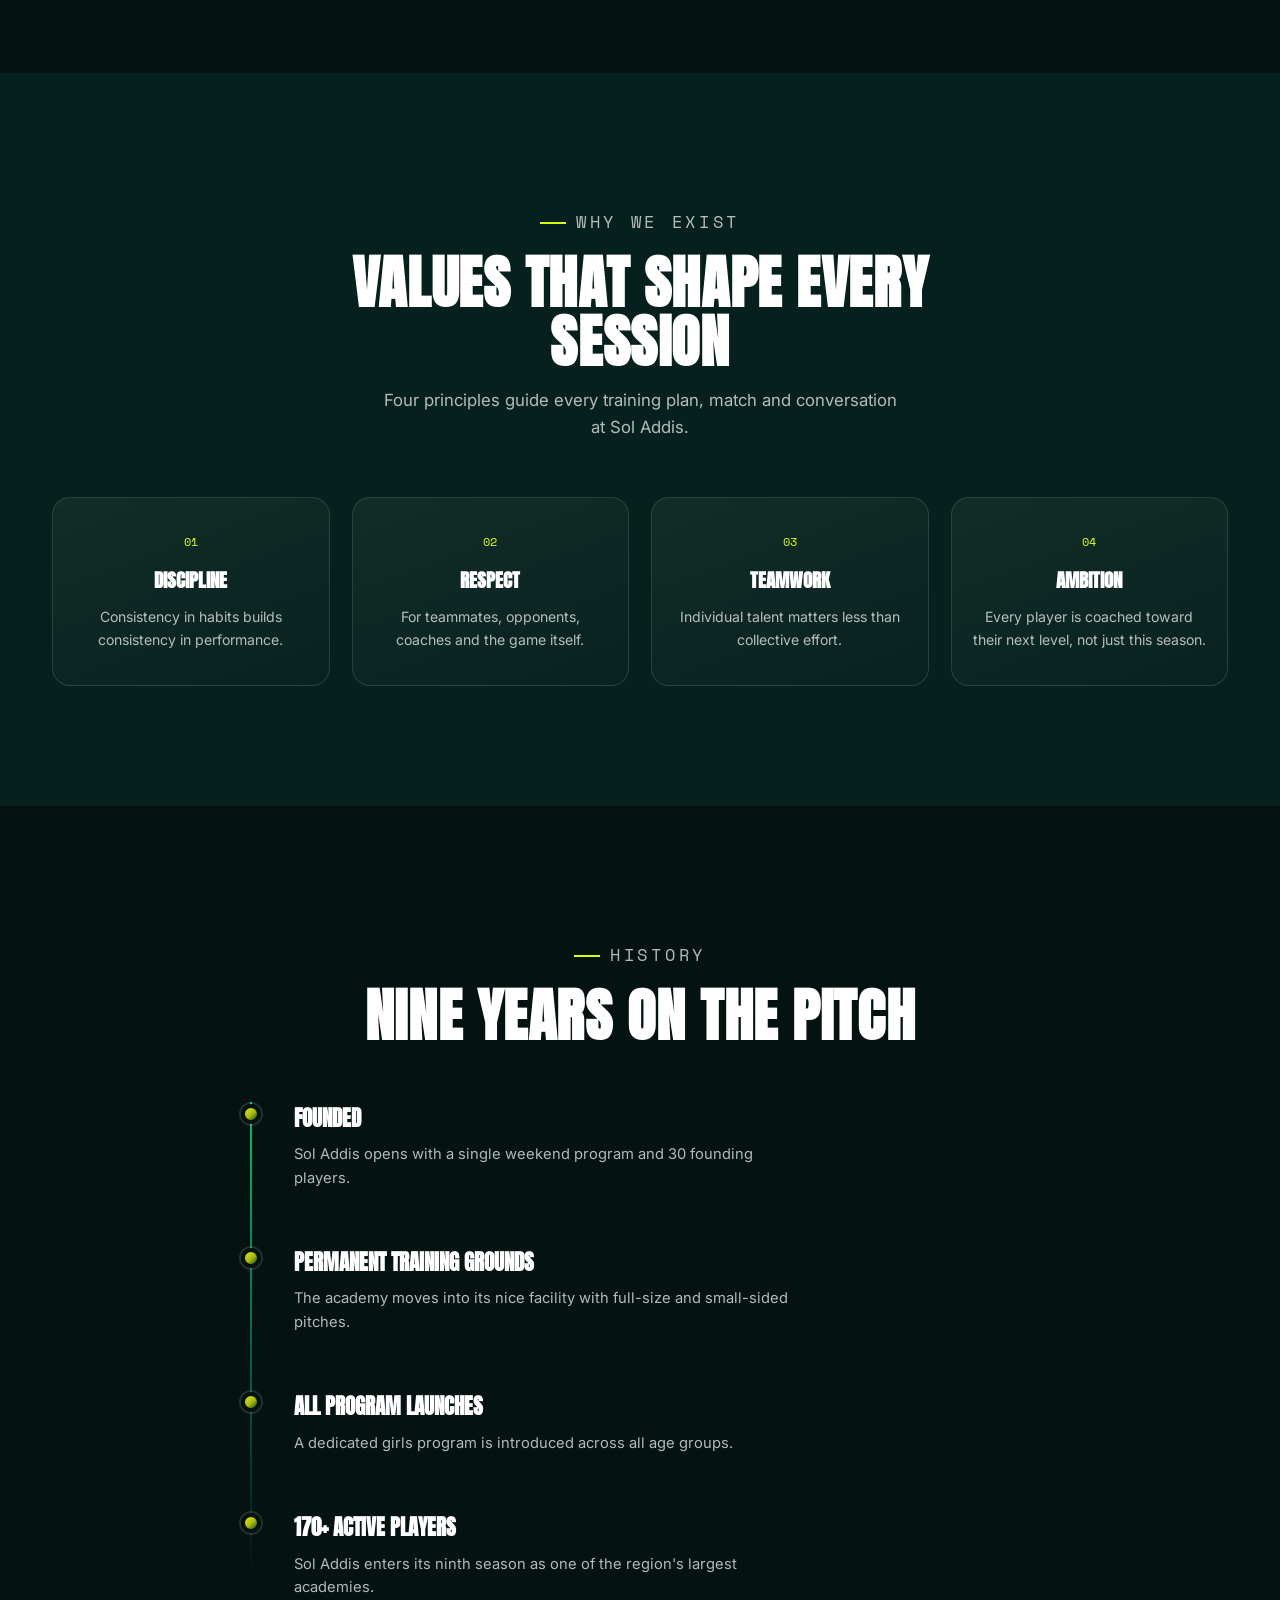
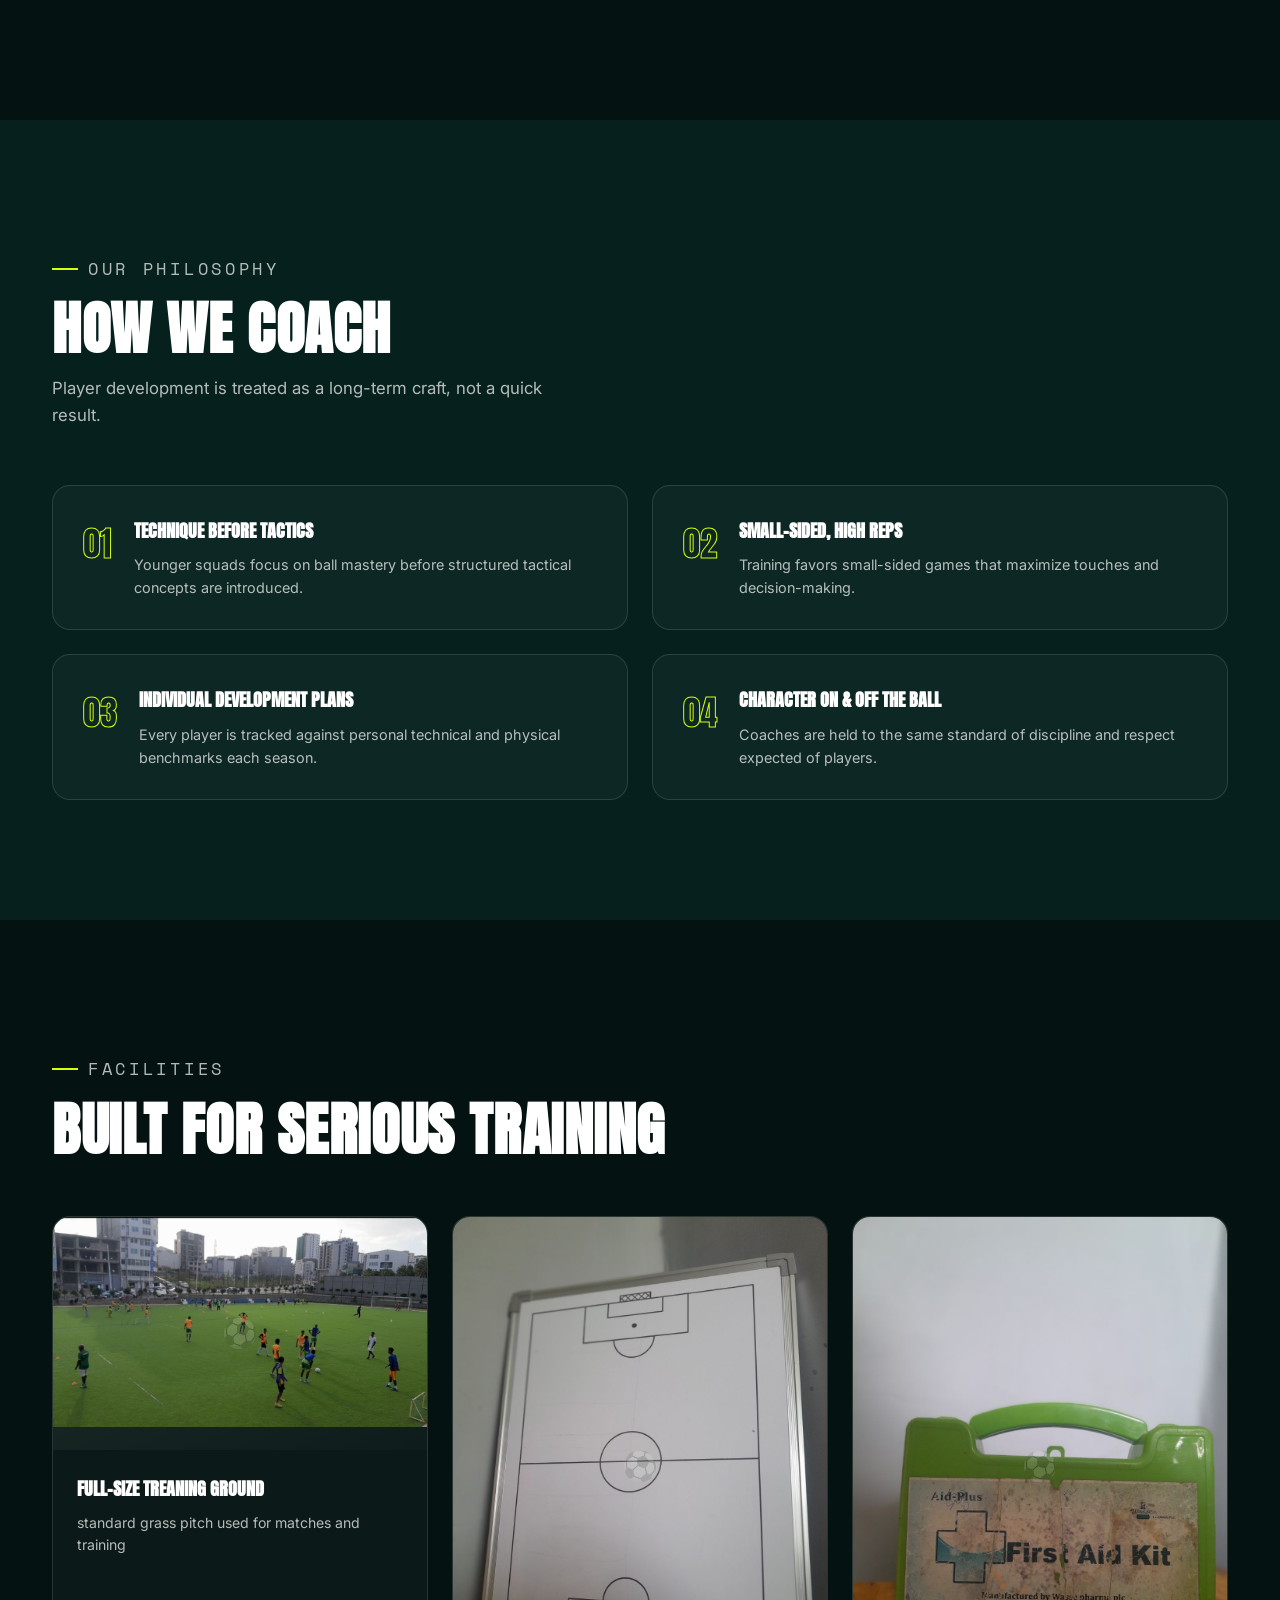
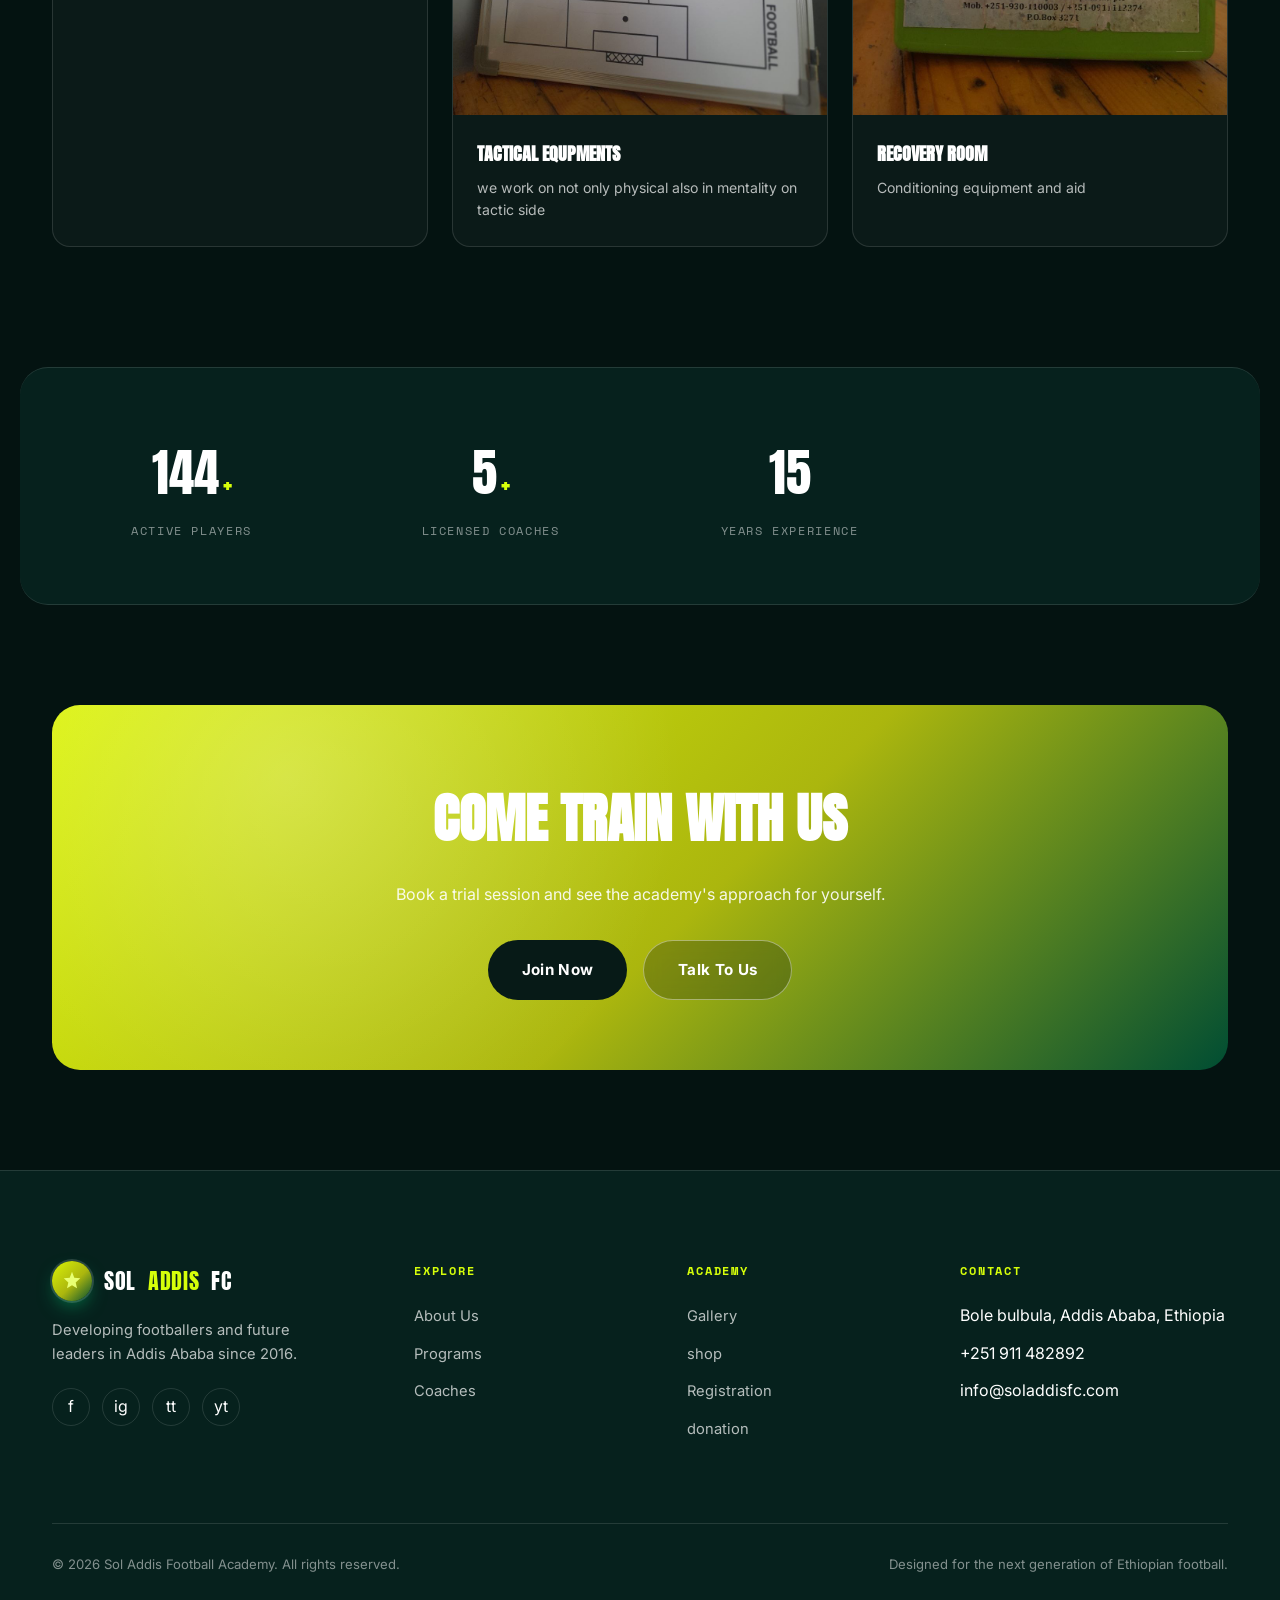
==== commit 760b33f6: "phone no add" ====
--- a/about.html
+++ b/about.html
@@ -326,7 +326,7 @@
         <h5>Contact</h5>
         <ul>
           <li>Bole bulbula, Addis Ababa, Ethiopia</li>
-          <li>+251 911 000 000</li>
+          <li>+251 911 482892</li>
           <li>info@soladdisfc.com</li>
         </ul>
       </div>
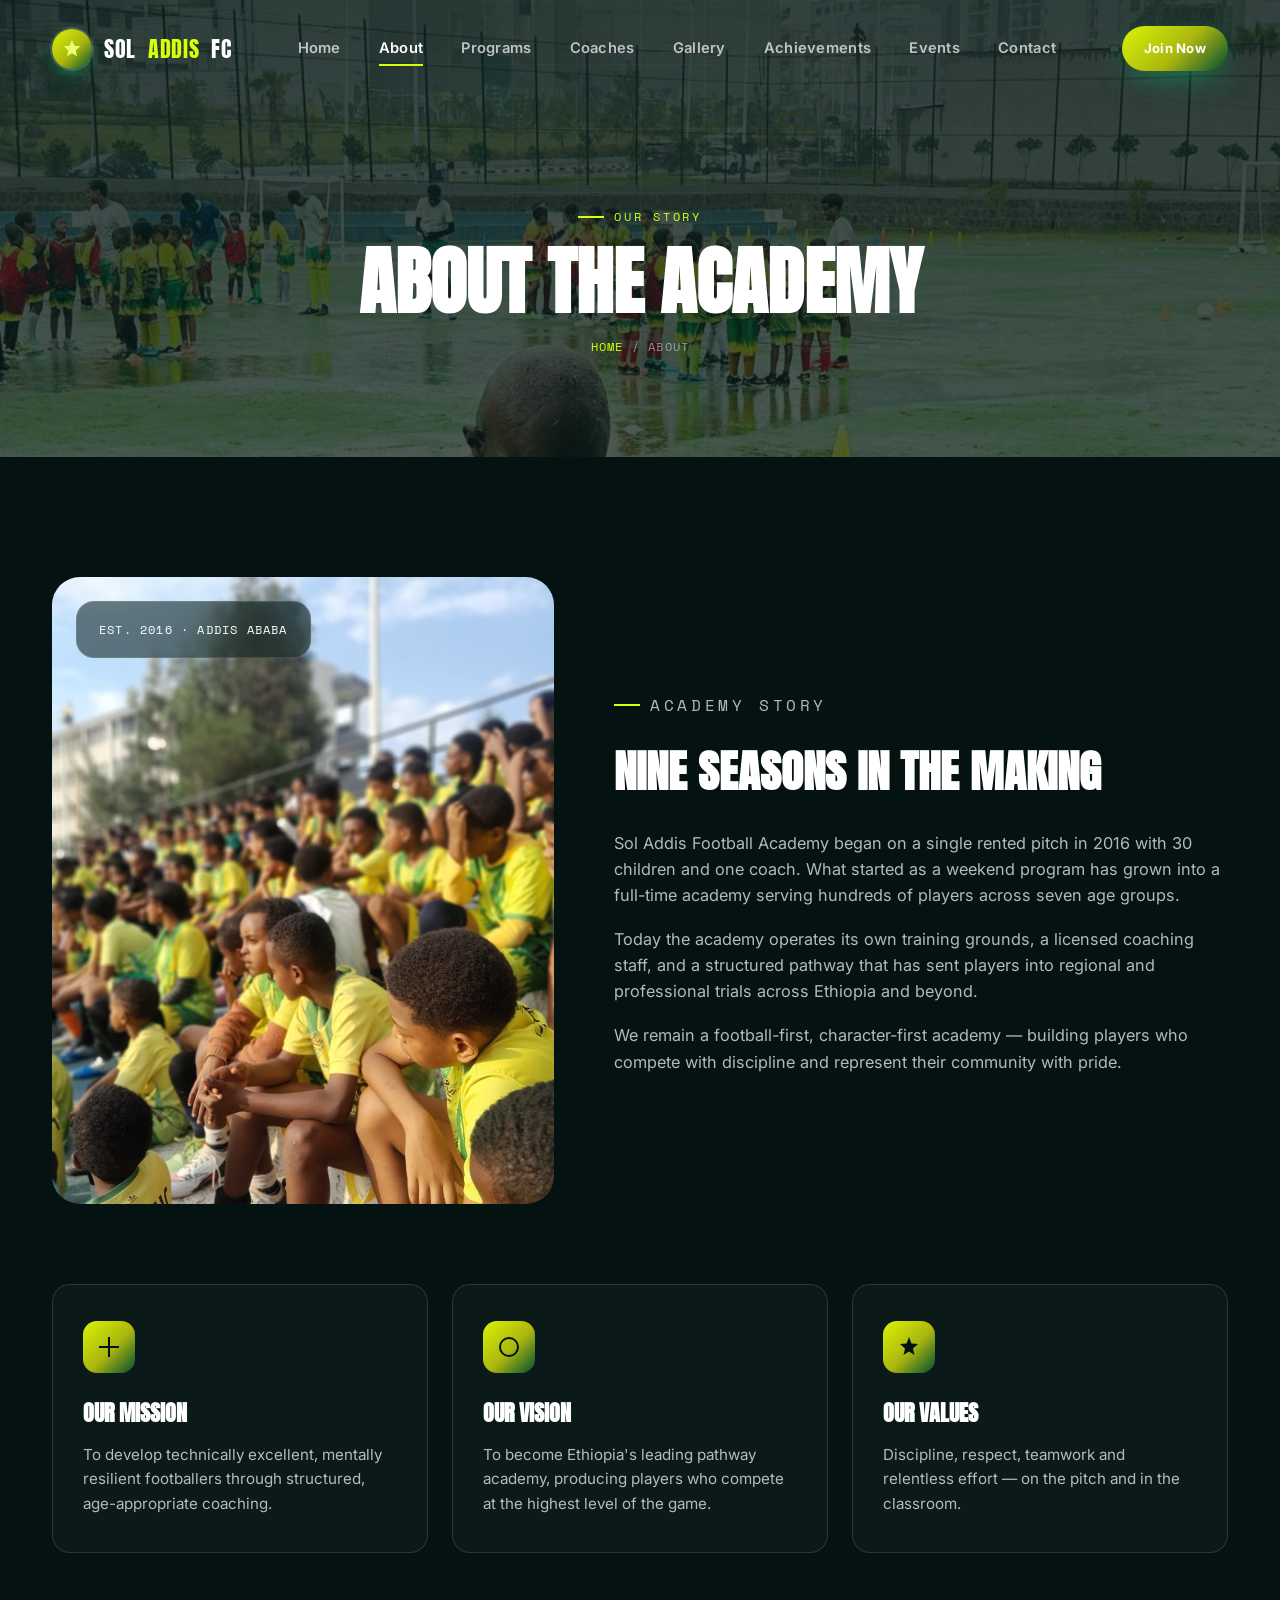
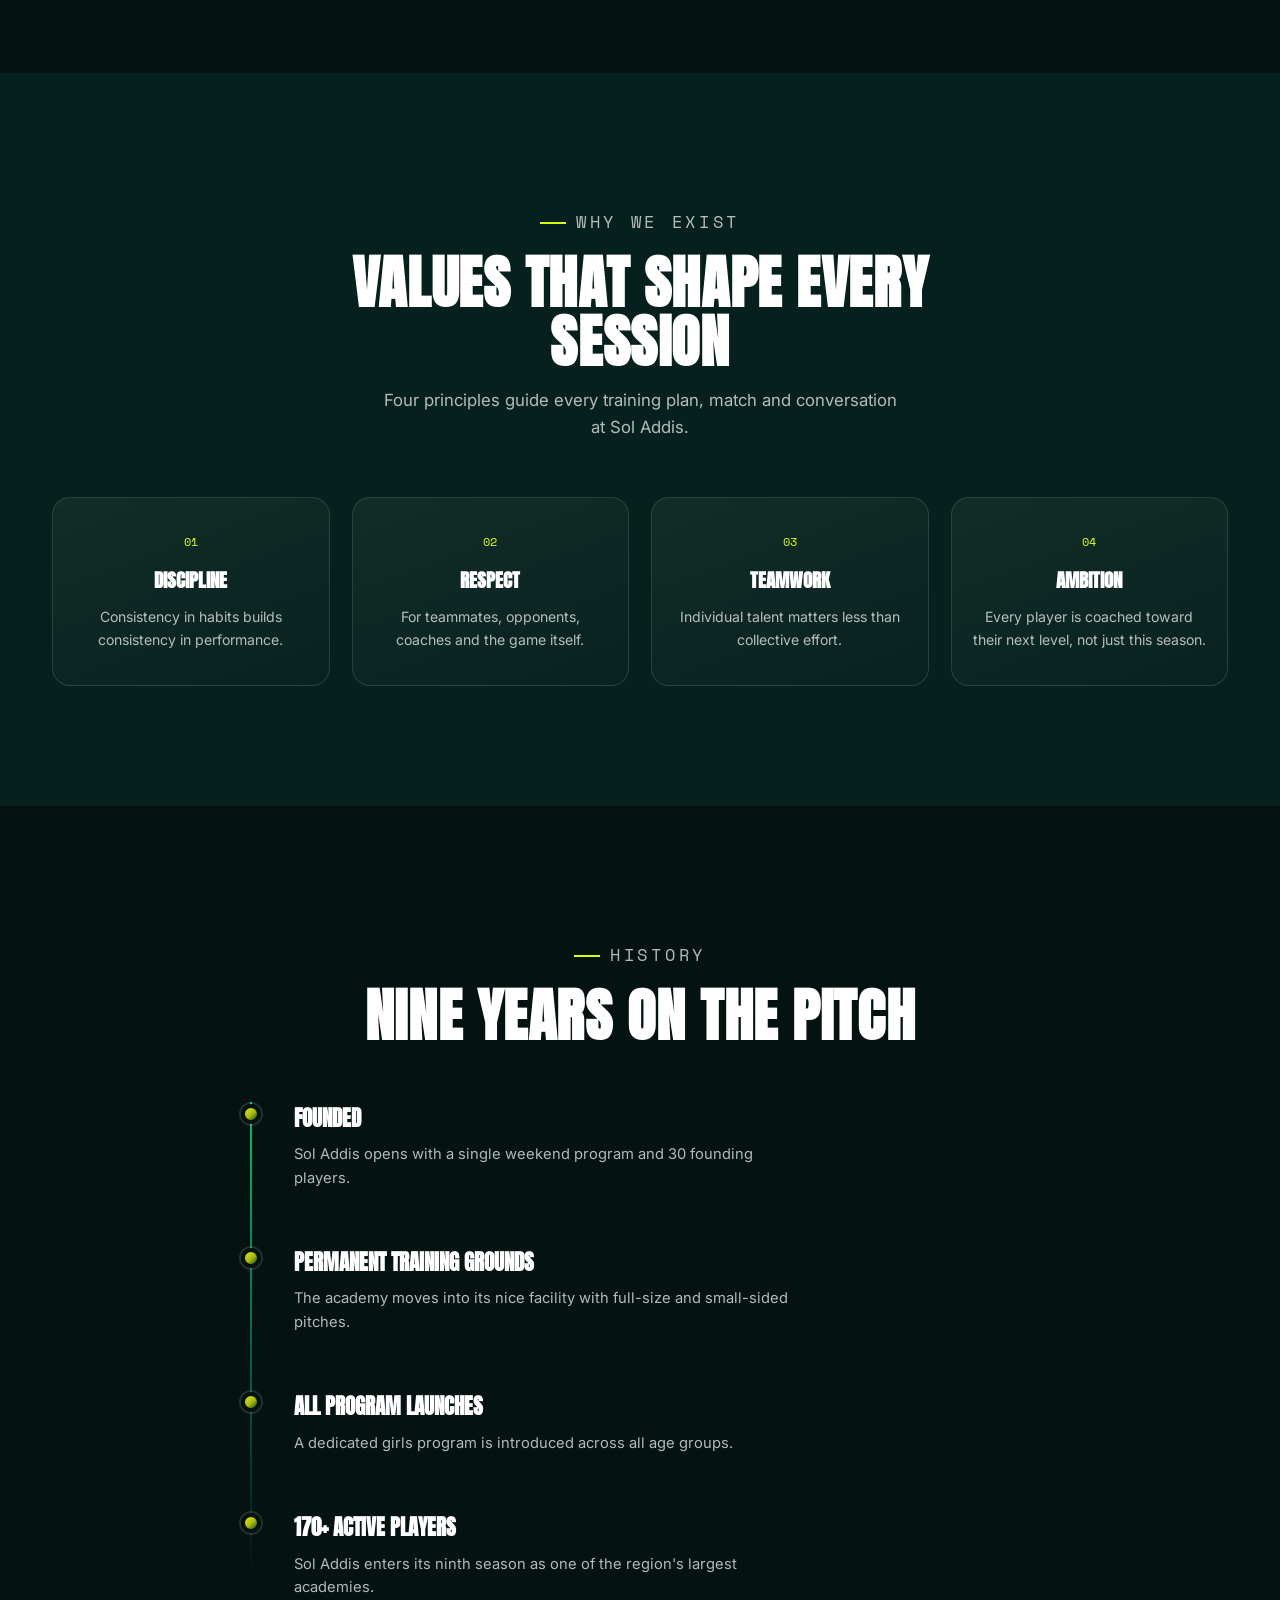
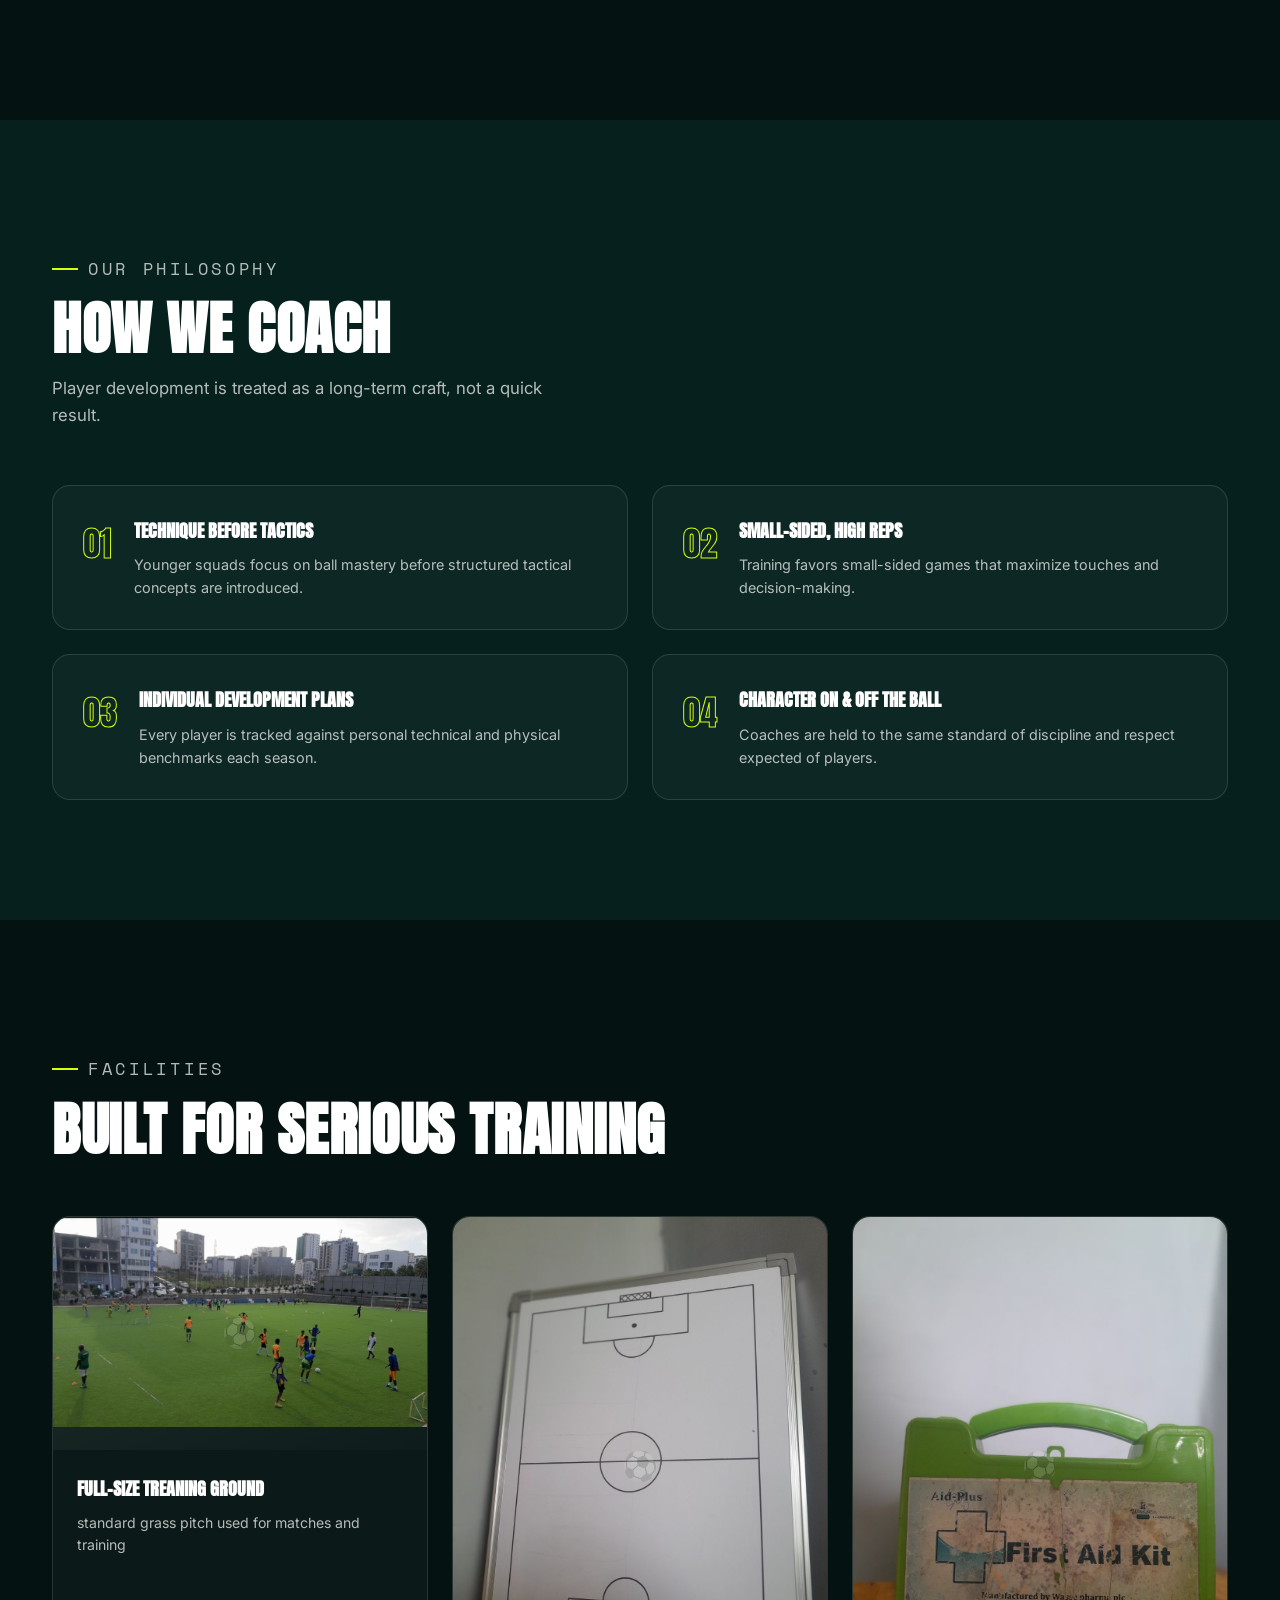
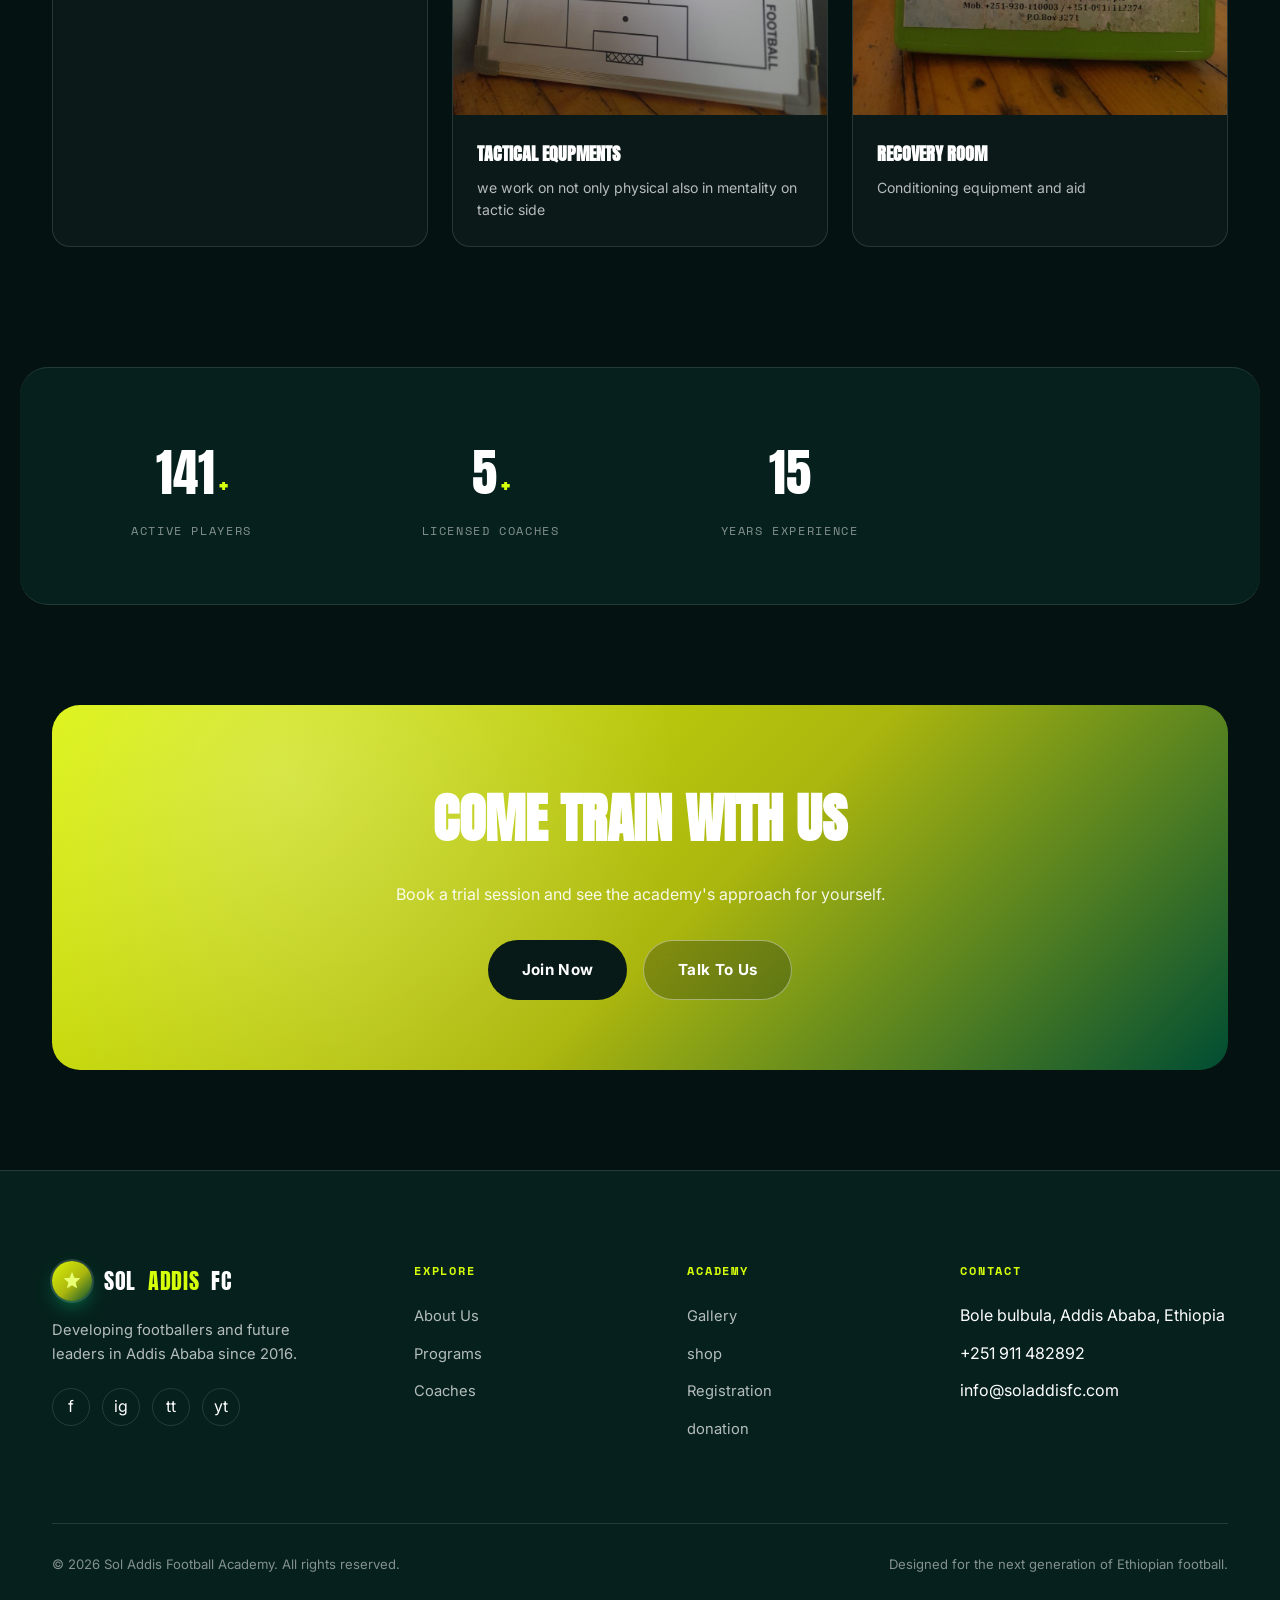
==== commit 9a28da2f: "add image" ====
--- a/about.html
+++ b/about.html
@@ -78,7 +78,9 @@
 <!-- ========================================================================
      PAGE HEADER
 ======================================================================== -->
-<section class="page-header">
+<section class="page-header"   style="
+  background: linear-gradient(rgba(7,26,23,0.82), rgba(7,26,23,0.7)), url('new1.jpg') center 30% / cover no-repeat;
+">
   <div class="container">
     <p class="eyebrow">Our Story</p>
     <h1>About The Academy</h1>
